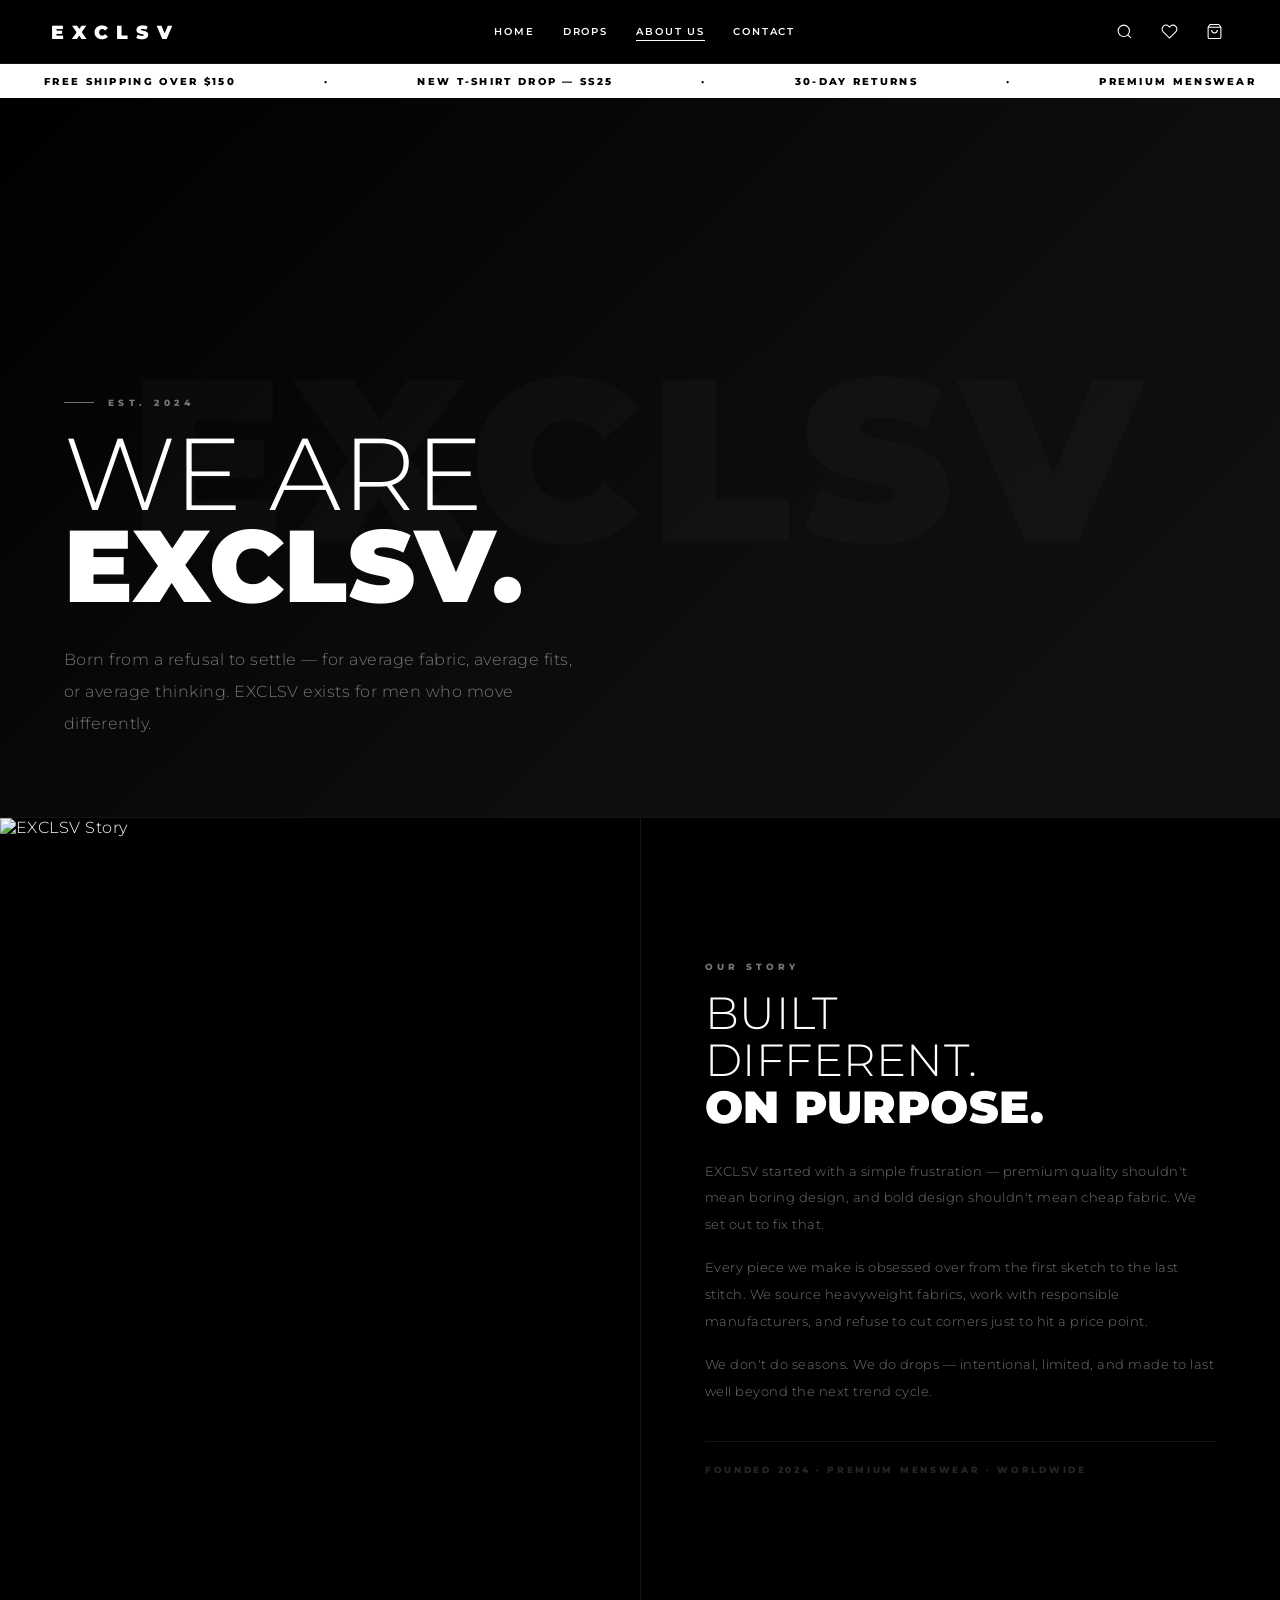
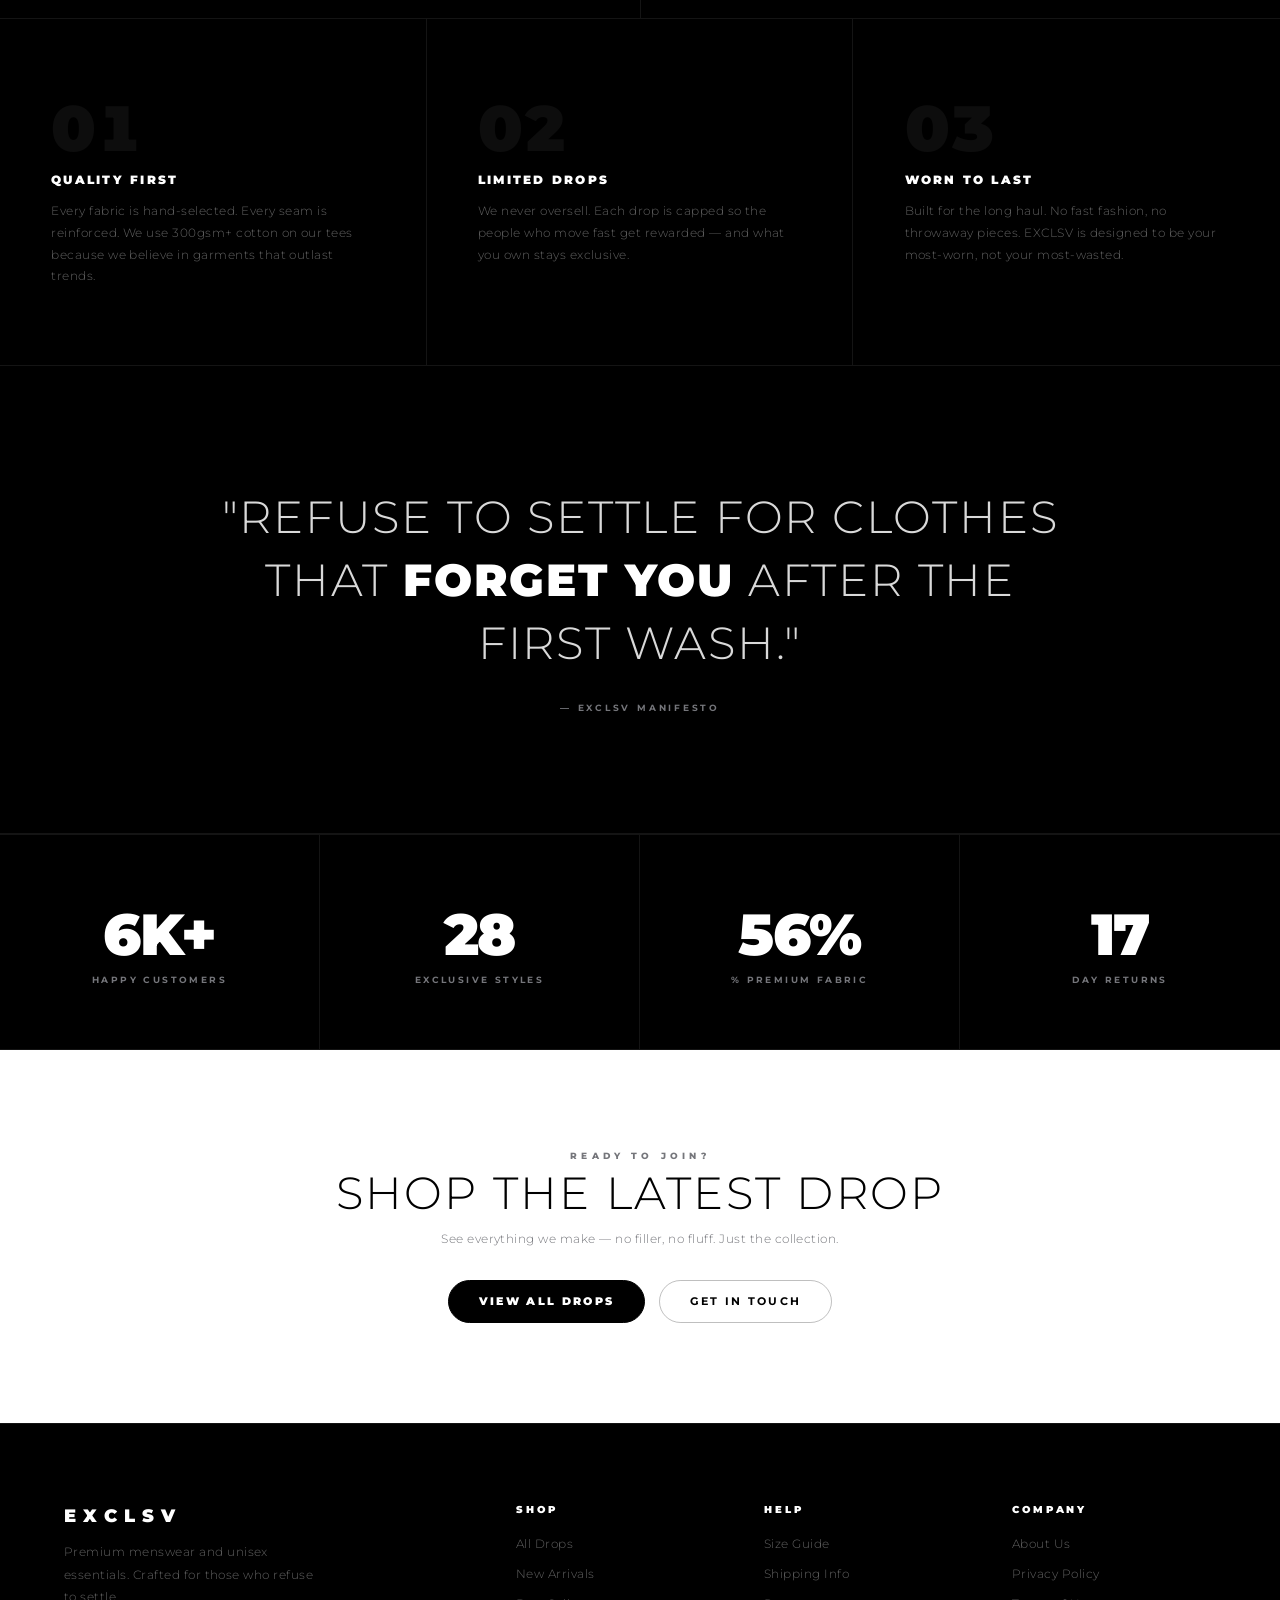
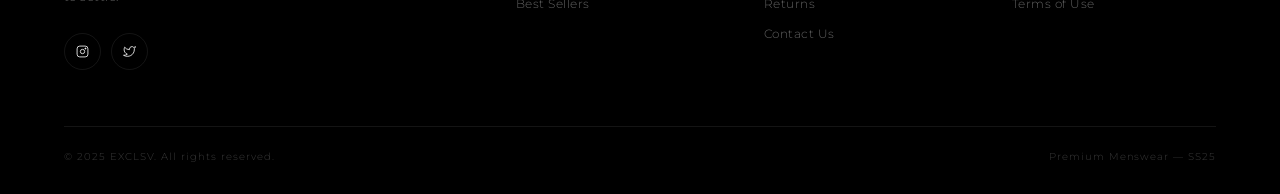
==== about.html @ 6294bc93 "Add About & Contact pages, update nav links - Added about.html and contact.html as dedicated pages -" ====
<!DOCTYPE html>
<html lang="en">
<head>
<meta charset="UTF-8"/><meta name="viewport" content="width=device-width,initial-scale=1.0"/>
<title>About Us — EXCLSV</title>
<link href="https://fonts.googleapis.com/css2?family=Montserrat:wght@300;400;500;600;700;800;900&display=swap" rel="stylesheet"/>
<link rel="stylesheet" href="css/main.css"/>
<style>
/* ══════════════════════════════════
   ABOUT PAGE
══════════════════════════════════ */

/* ── Hero ── */
.ab-hero {
  position: relative;
  min-height: 80vh;
  display: flex;
  align-items: flex-end;
  padding: clamp(80px,10vw,130px) clamp(20px,5vw,80px) clamp(50px,6vw,80px);
  overflow: hidden;
  border-bottom: 1px solid var(--border);
}
.ab-hero-bg {
  position: absolute;
  inset: 0;
  background: linear-gradient(135deg, #000 0%, #0d0d0d 60%, #111 100%);
  z-index: 0;
}
.ab-watermark {
  position: absolute;
  top: 50%;
  left: 50%;
  transform: translate(-50%, -50%);
  font-size: clamp(5rem, 18vw, 18rem);
  font-weight: 900;
  letter-spacing: .04em;
  text-transform: uppercase;
  color: rgba(255,255,255,.025);
  pointer-events: none;
  white-space: nowrap;
  user-select: none;
  z-index: 1;
}
.ab-hero-content {
  position: relative;
  z-index: 2;
  max-width: 760px;
}
.ab-eyebrow {
  font-size: .56rem;
  font-weight: 800;
  letter-spacing: .5em;
  text-transform: uppercase;
  color: var(--gray);
  margin-bottom: 20px;
  display: flex;
  align-items: center;
  gap: 14px;
}
.ab-eyebrow::before {
  content: '';
  width: 30px;
  height: 1px;
  background: var(--gray);
  display: inline-block;
  flex-shrink: 0;
}
.ab-hero-title {
  font-size: clamp(3.5rem, 8vw, 8rem);
  font-weight: 300;
  text-transform: uppercase;
  line-height: .9;
  margin-bottom: 32px;
}
.ab-hero-title strong { font-weight: 900; }
.ab-hero-sub {
  font-size: clamp(.85rem, 1.5vw, 1rem);
  line-height: 2;
  color: rgba(255,255,255,.45);
  max-width: 520px;
}

/* ── Story Section ── */
.ab-story {
  display: grid;
  grid-template-columns: 1fr 1fr;
  border-bottom: 1px solid var(--border);
}
.ab-story-img {
  aspect-ratio: 4/5;
  overflow: hidden;
  position: relative;
}
.ab-story-img img {
  width: 100%;
  height: 100%;
  object-fit: cover;
  transition: transform 1.2s cubic-bezier(.25,.46,.45,.94);
}
.ab-story-img:hover img { transform: scale(1.04); }
.ab-story-body {
  padding: clamp(50px,7vw,90px) clamp(30px,5vw,80px);
  display: flex;
  flex-direction: column;
  justify-content: center;
  border-left: 1px solid var(--border);
}
.ab-story-label {
  font-size: .56rem;
  font-weight: 800;
  letter-spacing: .45em;
  text-transform: uppercase;
  color: var(--gray);
  margin-bottom: 18px;
}
.ab-story-title {
  font-size: clamp(2rem, 3.5vw, 3.5rem);
  font-weight: 300;
  text-transform: uppercase;
  line-height: 1.05;
  margin-bottom: 28px;
}
.ab-story-title strong { font-weight: 900; }
.ab-story-text {
  font-size: .8rem;
  line-height: 2.1;
  color: rgba(255,255,255,.45);
}
.ab-story-text p + p { margin-top: 16px; }
.ab-story-year {
  margin-top: 36px;
  font-size: .56rem;
  font-weight: 800;
  letter-spacing: .3em;
  text-transform: uppercase;
  color: rgba(255,255,255,.15);
  border-top: 1px solid var(--border);
  padding-top: 22px;
}

/* ── Pillars / Values ── */
.ab-pillars {
  display: grid;
  grid-template-columns: repeat(3, 1fr);
  border-bottom: 1px solid var(--border);
}
.ab-pillar {
  padding: clamp(44px,6vw,80px) clamp(24px,4vw,56px);
  border-right: 1px solid var(--border);
  position: relative;
  overflow: hidden;
  transition: background var(--trans);
}
.ab-pillar:last-child { border-right: none; }
.ab-pillar:hover { background: rgba(255,255,255,.02); }
.ab-pillar-num {
  font-size: 4rem;
  font-weight: 900;
  color: rgba(255,255,255,.05);
  line-height: 1;
  margin-bottom: 12px;
  font-variant-numeric: tabular-nums;
}
.ab-pillar-title {
  font-size: .78rem;
  font-weight: 900;
  letter-spacing: .18em;
  text-transform: uppercase;
  margin-bottom: 14px;
}
.ab-pillar-text {
  font-size: .72rem;
  line-height: 1.9;
  color: rgba(255,255,255,.38);
}

/* ── Mission ── */
.ab-mission {
  padding: clamp(70px,10vw,120px) clamp(20px,5vw,80px);
  text-align: center;
  border-bottom: 1px solid var(--border);
  position: relative;
  overflow: hidden;
}
.ab-mission-quote {
  font-size: clamp(1.6rem, 3.5vw, 3.2rem);
  font-weight: 300;
  line-height: 1.4;
  letter-spacing: .04em;
  text-transform: uppercase;
  max-width: 860px;
  margin: 0 auto 28px;
  color: rgba(255,255,255,.85);
}
.ab-mission-quote em {
  font-style: normal;
  font-weight: 900;
  color: var(--white);
}
.ab-mission-attr {
  font-size: .58rem;
  font-weight: 700;
  letter-spacing: .3em;
  text-transform: uppercase;
  color: var(--gray);
}

/* ── Responsive ── */
@media(max-width:900px) {
  .ab-story { grid-template-columns: 1fr; }
  .ab-story-img { aspect-ratio: 16/9; }
  .ab-story-body { border-left: none; border-top: 1px solid var(--border); }
  .ab-pillars { grid-template-columns: 1fr; }
  .ab-pillar { border-right: none; border-bottom: 1px solid var(--border); }
  .ab-pillar:last-child { border-bottom: none; }
}
@media(max-width:768px) {
  .ab-hero { min-height: 60vh; }
}
</style>
</head>
<body>

<div id="loader"><div class="ld-logo">EXCLSV</div><div class="ld-bar"></div></div>
<div id="toasts"></div>
<button id="btt" onclick="window.scrollTo({top:0,behavior:'smooth'})"><svg width="16" height="16" viewBox="0 0 24 24" fill="none" stroke="currentColor" stroke-width="2.5"><path d="M18 15l-6-6-6 6"/></svg></button>
<div id="backdrop" onclick="closeBD();closeMNav();closeCart();closeSearch()"></div>

<!-- ═══ MOBILE NAV ═══ -->
<nav id="mnav">
  <button class="mnav-x" onclick="closeMNav()">✕</button>
  <ul class="mnav-links">
    <li><a href="index.html">Home</a></li>
    <li><a href="shop.html">Drops</a></li>
    <li><a href="about.html" class="active">About Us</a></li>
    <li><a href="contact.html">Contact</a></li>
  </ul>
  <div class="mnav-foot">
    <a href="#" class="soc"><svg width="13" height="13" viewBox="0 0 24 24" fill="none" stroke="currentColor" stroke-width="1.5"><rect x="2" y="2" width="20" height="20" rx="5"/><circle cx="12" cy="12" r="4"/><circle cx="17.5" cy="6.5" r="1" fill="currentColor"/></svg></a>
    <a href="#" class="soc"><svg width="13" height="13" viewBox="0 0 24 24" fill="none" stroke="currentColor" stroke-width="1.5"><path d="M23 3a10.9 10.9 0 0 1-3.14 1.53 4.48 4.48 0 0 0-7.86 3v1A10.66 10.66 0 0 1 3 4s-4 9 5 13a11.64 11.64 0 0 1-7 2c9 5 20 0 20-11.5a4.5 4.5 0 0 0-.08-.83A7.72 7.72 0 0 0 23 3z"/></svg></a>
  </div>
</nav>

<!-- ═══ SEARCH ═══ -->
<div id="search-overlay">
  <button class="srch-x" onclick="closeSearch()">✕</button>
  <div class="srch-row">
    <svg width="20" height="20" viewBox="0 0 24 24" fill="none" stroke="rgba(255,255,255,.4)" stroke-width="1.5"><circle cx="11" cy="11" r="8"/><path d="m21 21-4.35-4.35"/></svg>
    <input id="search-input" type="text" placeholder="Search products…" autocomplete="off"/>
  </div>
  <div id="search-results"></div>
</div>

<!-- ═══ CART ═══ -->
<aside id="cart-drawer">
  <div class="cart-hd">
    <div><div class="cart-hd-t">Your Bag</div><div class="cart-hd-sub" id="cart-count-lbl">0 items</div></div>
    <button class="cart-x" onclick="closeCart()">✕</button>
  </div>
  <div id="cart-items"></div>
  <div id="cart-ft" style="display:none">
    <div class="cart-sub-row"><span class="cart-sub-l">Subtotal</span><span class="cart-sub-v" id="cart-total">$0</span></div>
    <div class="cart-ship">Free shipping on orders over $150</div>
    <button class="btn-co" onclick="openCheckout()">Checkout</button>
    <button class="btn-cont" onclick="closeCart()">Continue Shopping</button>
  </div>
</aside>

<!-- ═══ CHECKOUT ═══ -->
<div id="chkout-modal">
  <div class="chk-box">
    <button class="chk-x" onclick="closeCheckout()">✕</button>
    <div class="chk-form">
      <span class="chk-logo">EXCLSV</span>
      <div class="chk-steps"><div class="cs act" id="cstep1"><span class="cs-n">1</span>Shipping</div><span class="cs-sep">›</span><div class="cs" id="cstep2"><span class="cs-n">2</span>Payment</div></div>
      <div class="chk-step act" id="step1">
        <div class="chk-stitle">Contact & Delivery</div>
        <div class="frow">
          <div class="fg"><label class="fl">First Name</label><input class="fi" id="f-fname" type="text" placeholder="John"/><div class="ferr" id="e-fname">Required</div></div>
          <div class="fg"><label class="fl">Last Name</label><input class="fi" id="f-lname" type="text" placeholder="Doe"/><div class="ferr" id="e-lname">Required</div></div>
          <div class="fg full"><label class="fl">Email</label><input class="fi" id="f-email" type="email" placeholder="john@example.com"/><div class="ferr" id="e-email">Valid email required</div></div>
          <div class="fg full"><label class="fl">Phone (optional)</label><input class="fi" id="f-phone" type="tel" placeholder="+1 234 567 8900"/></div>
          <div class="fg full"><label class="fl">Address</label><input class="fi" id="f-addr" type="text" placeholder="123 Main St"/><div class="ferr" id="e-addr">Required</div></div>
          <div class="fg"><label class="fl">City</label><input class="fi" id="f-city" type="text" placeholder="New York"/><div class="ferr" id="e-city">Required</div></div>
          <div class="fg"><label class="fl">ZIP</label><input class="fi" id="f-zip" type="text" placeholder="10001"/><div class="ferr" id="e-zip">Required</div></div>
          <div class="fg full"><label class="fl">Country</label><select class="fi" id="f-country"><option value="">Select…</option><option>United States</option><option>United Kingdom</option><option>Canada</option><option>Australia</option><option>UAE</option><option>India</option><option>Other</option></select><div class="ferr" id="e-country">Required</div></div>
        </div>
        <div class="chk-nav"><button class="btn-next" onclick="goStep(2)">Continue →</button></div>
      </div>
      <div class="chk-step" id="step2">
        <div class="chk-stitle">Payment</div>
        <div class="fg full"><label class="fl">Name on Card</label><input class="fi" id="f-cname" type="text" placeholder="John Doe"/><div class="ferr" id="e-cname">Required</div></div>
        <div class="fg full"><label class="fl">Card Number</label><input class="fi" id="f-cnum" type="text" placeholder="1234 5678 9012 3456" maxlength="19"/><div class="ferr" id="e-cnum">Valid card number required</div></div>
        <div class="pay-row"><div class="fg"><label class="fl">Expiry</label><input class="fi" id="f-exp" type="text" placeholder="MM/YY" maxlength="5"/><div class="ferr" id="e-exp">Invalid</div></div><div class="fg"><label class="fl">CVV</label><input class="fi" id="f-cvv" type="text" placeholder="123" maxlength="4"/><div class="ferr" id="e-cvv">Invalid</div></div></div>
        <p style="font-size:.6rem;color:rgba(255,255,255,.3);letter-spacing:.08em;margin-bottom:4px">🔒 Demo only — no real payment processed</p>
        <div class="chk-nav"><button class="btn-bk" onclick="goStep(1,false)">← Back</button><button class="btn-next" onclick="placeOrder()">Place Order</button></div>
      </div>
    </div>
    <div class="chk-sum">
      <div class="sum-title">Order Summary</div>
      <div class="sum-items" id="sum-items"></div>
      <hr class="sum-hr"/>
      <div class="sum-row"><span class="sum-rl">Subtotal</span><span class="sum-rv" id="sum-sub">$0</span></div>
      <div class="sum-row"><span class="sum-rl">Shipping</span><span class="sum-rv" id="sum-ship">—</span></div>
      <div class="sum-row"><span class="sum-rl">Tax (8%)</span><span class="sum-rv" id="sum-tax">—</span></div>
      <hr class="sum-hr"/>
      <div class="sum-row"><span class="sum-total-l">Total</span><span class="sum-total-v" id="sum-total">$0</span></div>
    </div>
  </div>
</div>
<div id="conf-modal"><div class="conf-box">
  <div class="conf-icon">✓</div>
  <h2 class="conf-title">Order Placed!</h2>
  <p class="conf-sub">Your order is confirmed and will be dispatched within 1–2 business days.</p>
  <div class="conf-id" id="conf-id">ORDER #EX000000</div>
  <button class="conf-btn" onclick="closeConfirm()">Continue Shopping</button>
</div></div>

<!-- ═══ HEADER ═══ -->
<header id="hdr">
  <a href="index.html" class="nav-logo">EXCLSV</a>
  <ul class="nav-ul">
    <li><a href="index.html">Home</a></li>
    <li><a href="shop.html">Drops</a></li>
    <li><a href="about.html" class="active">About Us</a></li>
    <li><a href="contact.html">Contact</a></li>
  </ul>
  <div class="nav-acts">
    <button class="nav-btn" onclick="openSearch()"><svg width="17" height="17" viewBox="0 0 24 24" fill="none" stroke="currentColor" stroke-width="1.5"><circle cx="11" cy="11" r="8"/><path d="m21 21-4.35-4.35"/></svg></button>
    <button class="nav-btn" id="wl-btn"><svg width="17" height="17" viewBox="0 0 24 24" fill="none" stroke="currentColor" stroke-width="1.5"><path d="M20.84 4.61a5.5 5.5 0 0 0-7.78 0L12 5.67l-1.06-1.06a5.5 5.5 0 0 0-7.78 7.78l1.06 1.06L12 21.23l7.78-7.78 1.06-1.06a5.5 5.5 0 0 0 0-7.78z"/></svg><span class="nbadge" id="wl-badge" style="display:none">0</span></button>
    <button class="nav-btn" onclick="openCart()"><svg width="17" height="17" viewBox="0 0 24 24" fill="none" stroke="currentColor" stroke-width="1.5"><path d="M6 2 3 6v14a2 2 0 0 0 2 2h14a2 2 0 0 0 2-2V6l-3-4z"/><line x1="3" y1="6" x2="21" y2="6"/><path d="M16 10a4 4 0 0 1-8 0"/></svg><span class="nbadge" id="cart-badge">0</span></button>
    <button class="hamburger" onclick="openMNav()"><span></span><span></span><span></span></button>
  </div>
</header>

<div class="ann"><div class="ann-track">
  <span class="ann-item">Free Shipping Over $150</span><span class="ann-item">·</span>
  <span class="ann-item">New T-Shirt Drop — SS25</span><span class="ann-item">·</span>
  <span class="ann-item">30-Day Returns</span><span class="ann-item">·</span>
  <span class="ann-item">Premium Menswear</span><span class="ann-item">·</span>
  <span class="ann-item">Free Shipping Over $150</span><span class="ann-item">·</span>
  <span class="ann-item">New T-Shirt Drop — SS25</span><span class="ann-item">·</span>
  <span class="ann-item">30-Day Returns</span><span class="ann-item">·</span>
  <span class="ann-item">Premium Menswear</span><span class="ann-item">·</span>
</div></div>

<main class="page-top">

<!-- ═══ HERO ═══ -->
<section class="ab-hero">
  <div class="ab-hero-bg"></div>
  <div class="ab-watermark">EXCLSV</div>
  <div class="ab-hero-content">
    <div class="ab-eyebrow">Est. 2024</div>
    <h1 class="ab-hero-title">We Are<br><strong>EXCLSV.</strong></h1>
    <p class="ab-hero-sub">Born from a refusal to settle — for average fabric, average fits, or average thinking. EXCLSV exists for men who move differently.</p>
  </div>
</section>

<!-- ═══ STORY ═══ -->
<section class="ab-story">
  <div class="ab-story-img">
    <img src="https://images.unsplash.com/photo-1490114538077-0a7f8cb49891?w=800&q=80" alt="EXCLSV Story"/>
  </div>
  <div class="ab-story-body rv">
    <div class="ab-story-label">Our Story</div>
    <h2 class="ab-story-title">Built<br>Different.<br><strong>On Purpose.</strong></h2>
    <div class="ab-story-text">
      <p>EXCLSV started with a simple frustration — premium quality shouldn't mean boring design, and bold design shouldn't mean cheap fabric. We set out to fix that.</p>
      <p>Every piece we make is obsessed over from the first sketch to the last stitch. We source heavyweight fabrics, work with responsible manufacturers, and refuse to cut corners just to hit a price point.</p>
      <p>We don't do seasons. We do drops — intentional, limited, and made to last well beyond the next trend cycle.</p>
    </div>
    <div class="ab-story-year">Founded 2024 · Premium Menswear · Worldwide</div>
  </div>
</section>

<!-- ═══ PILLARS ═══ -->
<section class="ab-pillars">
  <div class="ab-pillar rv">
    <div class="ab-pillar-num">01</div>
    <div class="ab-pillar-title">Quality First</div>
    <p class="ab-pillar-text">Every fabric is hand-selected. Every seam is reinforced. We use 300gsm+ cotton on our tees because we believe in garments that outlast trends.</p>
  </div>
  <div class="ab-pillar rv" style="transition-delay:.1s">
    <div class="ab-pillar-num">02</div>
    <div class="ab-pillar-title">Limited Drops</div>
    <p class="ab-pillar-text">We never oversell. Each drop is capped so the people who move fast get rewarded — and what you own stays exclusive.</p>
  </div>
  <div class="ab-pillar rv" style="transition-delay:.2s">
    <div class="ab-pillar-num">03</div>
    <div class="ab-pillar-title">Worn to Last</div>
    <p class="ab-pillar-text">Built for the long haul. No fast fashion, no throwaway pieces. EXCLSV is designed to be your most-worn, not your most-wasted.</p>
  </div>
</section>

<!-- ═══ MISSION QUOTE ═══ -->
<section class="ab-mission rv">
  <p class="ab-mission-quote">"Refuse to settle for clothes that <em>forget you</em> after the first wash."</p>
  <p class="ab-mission-attr">— EXCLSV Manifesto</p>
</section>

<!-- ═══ STATS ═══ -->
<div class="stats">
  <div class="stat rv"><div class="snum" data-target="10000">0</div><div class="slbl">Happy Customers</div></div>
  <div class="stat rv" style="transition-delay:.1s"><div class="snum" data-target="50">0</div><div class="slbl">Exclusive Styles</div></div>
  <div class="stat rv" style="transition-delay:.2s"><div class="snum" data-target="100">0</div><div class="slbl">% Premium Fabric</div></div>
  <div class="stat rv" style="transition-delay:.3s"><div class="snum" data-target="30">0</div><div class="slbl">Day Returns</div></div>
</div>

<!-- ═══ CTA ═══ -->
<div class="nl"><div class="rv">
  <p class="sec-eye">Ready to Join?</p>
  <h2 class="sec-title">Shop the Latest Drop</h2>
  <p class="nl-sub">See everything we make — no filler, no fluff. Just the collection.</p>
  <div style="display:flex;justify-content:center;gap:14px;margin-top:30px;flex-wrap:wrap">
    <a href="shop.html" class="btn-p" style="background:var(--black);color:var(--white);border-color:var(--black)">View All Drops</a>
    <a href="contact.html" class="btn-o" style="border-color:rgba(0,0,0,.25);color:var(--black)">Get In Touch</a>
  </div>
</div></div>

</main>

<footer>
  <div class="ft-grid">
    <div>
      <div class="ft-brand">EXCLSV</div>
      <p class="ft-desc">Premium menswear and unisex essentials. Crafted for those who refuse to settle.</p>
      <div class="ft-socials">
        <a href="#" class="soc"><svg width="13" height="13" viewBox="0 0 24 24" fill="none" stroke="currentColor" stroke-width="1.5"><rect x="2" y="2" width="20" height="20" rx="5"/><circle cx="12" cy="12" r="4"/><circle cx="17.5" cy="6.5" r="1" fill="currentColor"/></svg></a>
        <a href="#" class="soc"><svg width="13" height="13" viewBox="0 0 24 24" fill="none" stroke="currentColor" stroke-width="1.5"><path d="M23 3a10.9 10.9 0 0 1-3.14 1.53 4.48 4.48 0 0 0-7.86 3v1A10.66 10.66 0 0 1 3 4s-4 9 5 13a11.64 11.64 0 0 1-7 2c9 5 20 0 20-11.5a4.5 4.5 0 0 0-.08-.83A7.72 7.72 0 0 0 23 3z"/></svg></a>
      </div>
    </div>
    <div><p class="ft-ct">Shop</p><ul class="ft-ul"><li><a href="shop.html">All Drops</a></li><li><a href="shop.html">New Arrivals</a></li><li><a href="shop.html">Best Sellers</a></li></ul></div>
    <div><p class="ft-ct">Help</p><ul class="ft-ul"><li><a href="#">Size Guide</a></li><li><a href="#">Shipping Info</a></li><li><a href="#">Returns</a></li><li><a href="contact.html">Contact Us</a></li></ul></div>
    <div><p class="ft-ct">Company</p><ul class="ft-ul"><li><a href="about.html">About Us</a></li><li><a href="#">Privacy Policy</a></li><li><a href="#">Terms of Use</a></li></ul></div>
  </div>
  <div class="ft-btm"><span>© 2025 EXCLSV. All rights reserved.</span><span>Premium Menswear — SS25</span></div>
</footer>

<script src="js/data.js"></script>
<script src="js/cart.js"></script>
<script>
document.addEventListener('DOMContentLoaded', () => {
  initShared();
  setTimeout(() => document.getElementById('loader').classList.add('out'), 1400);
});
</script>
</body>
</html>
---- css/main.css ----
/* ═══════════════════════════════
   EXCLSV — Shared Styles
═══════════════════════════════ */
*,*::before,*::after{box-sizing:border-box;margin:0;padding:0}
:root{
  --black:#000;--white:#fff;--gray:#75767B;--dark:#080808;
  --border:rgba(255,255,255,.08);--red:#ff3b30;
  --trans:.35s cubic-bezier(.25,.46,.45,.94);
  --hh:64px;--ah:34px;
}
html{scroll-behavior:smooth}
body{font-family:'Montserrat',sans-serif;background:var(--black);color:var(--white);font-weight:300;letter-spacing:.03em;overflow-x:hidden}
a{color:inherit;text-decoration:none}
img{display:block;width:100%;object-fit:cover}
button{cursor:pointer;font-family:inherit;border:none;outline:none;background:none;color:inherit}
input,select,textarea{font-family:inherit}
::-webkit-scrollbar{width:3px}
::-webkit-scrollbar-track{background:var(--black)}
::-webkit-scrollbar-thumb{background:var(--gray);border-radius:2px}

/* ── Loader ── */
#loader{position:fixed;inset:0;background:var(--black);display:flex;flex-direction:column;align-items:center;justify-content:center;z-index:9999;transition:opacity .9s ease,visibility .9s ease}
#loader.out{opacity:0;visibility:hidden;pointer-events:none}
.ld-logo{font-size:clamp(2.5rem,7vw,5rem);font-weight:800;letter-spacing:.55em;animation:ldPulse 1.5s ease-in-out infinite}
.ld-bar{width:100px;height:1px;background:rgba(255,255,255,.1);margin-top:40px;overflow:hidden;position:relative}
.ld-bar::after{content:'';position:absolute;inset:0;background:var(--white);animation:ldFill 1.8s ease forwards}
@keyframes ldPulse{0%,100%{opacity:1}50%{opacity:.15}}
@keyframes ldFill{from{transform:translateX(-100%)}to{transform:translateX(0)}}

/* ── Toasts ── */
#toasts{position:fixed;bottom:28px;right:28px;z-index:8000;display:flex;flex-direction:column;gap:8px;pointer-events:none}
.toast{background:var(--white);color:var(--black);padding:13px 18px;border-radius:8px;font-size:.7rem;font-weight:700;letter-spacing:.1em;display:flex;align-items:center;gap:9px;transform:translateX(130%);transition:transform .4s cubic-bezier(.25,.46,.45,.94);max-width:290px;box-shadow:0 8px 40px rgba(0,0,0,.5);pointer-events:all}
.toast.show{transform:translateX(0)}
.toast.err{background:var(--red);color:var(--white)}
.t-icon{font-size:1rem;flex-shrink:0}

/* ── Backdrop ── */
#backdrop{position:fixed;inset:0;background:rgba(0,0,0,.8);z-index:300;opacity:0;visibility:hidden;transition:opacity var(--trans),visibility var(--trans);backdrop-filter:blur(6px)}
#backdrop.on{opacity:1;visibility:visible}

/* ── Back to Top ── */
#btt{position:fixed;bottom:28px;left:28px;width:42px;height:42px;border-radius:50%;background:var(--white);color:var(--black);display:flex;align-items:center;justify-content:center;z-index:100;opacity:0;transform:translateY(12px);transition:opacity .3s,transform .3s,background .2s}
#btt.show{opacity:1;transform:translateY(0)}
#btt:hover{background:#ddd}

/* ── Mobile Nav ── */
#mnav{position:fixed;top:0;right:0;bottom:0;width:min(320px,88vw);background:#060606;border-left:1px solid var(--border);z-index:500;transform:translateX(100%);transition:transform .45s cubic-bezier(.25,.46,.45,.94);display:flex;flex-direction:column;padding:80px 36px 40px;overflow-y:auto}
#mnav.on{transform:translateX(0)}
.mnav-x{position:absolute;top:20px;right:20px;font-size:1.4rem;padding:8px;transition:opacity var(--trans)}
.mnav-x:hover{opacity:.4}
.mnav-links{list-style:none;display:flex;flex-direction:column}
.mnav-links a{display:block;padding:14px 0;font-size:1.3rem;font-weight:300;letter-spacing:.14em;text-transform:uppercase;border-bottom:1px solid var(--border);transition:color var(--trans),padding-left var(--trans)}
.mnav-links a:hover{color:var(--gray);padding-left:8px}
.mnav-foot{margin-top:auto;padding-top:32px;display:flex;gap:12px}

/* ── Search Overlay ── */
#search-overlay{position:fixed;inset:0;z-index:600;background:rgba(0,0,0,.97);backdrop-filter:blur(20px);display:flex;flex-direction:column;align-items:center;padding-top:110px;opacity:0;visibility:hidden;transition:opacity var(--trans),visibility var(--trans)}
#search-overlay.on{opacity:1;visibility:visible}
.srch-x{position:absolute;top:22px;right:30px;font-size:1.6rem;padding:8px;transition:opacity var(--trans)}
.srch-x:hover{opacity:.4}
.srch-row{width:min(680px,90vw);border-bottom:1px solid rgba(255,255,255,.18);display:flex;align-items:center;gap:14px;padding-bottom:14px}
#search-input{flex:1;background:none;border:none;outline:none;color:var(--white);font-size:clamp(1.4rem,3vw,2rem);font-weight:300;letter-spacing:.06em}
#search-input::placeholder{color:rgba(255,255,255,.2)}
#search-results{width:min(680px,90vw);margin-top:32px;display:grid;grid-template-columns:repeat(auto-fill,minmax(140px,1fr));gap:14px;max-height:56vh;overflow-y:auto}
.src-card{cursor:pointer;transition:transform var(--trans);display:block}
.src-card:hover{transform:translateY(-4px)}
.src-img{aspect-ratio:1;overflow:hidden;border-radius:3px}
.src-img img{height:100%}
.src-name{margin-top:7px;font-size:.68rem;font-weight:700;text-transform:uppercase;letter-spacing:.07em}
.src-price{font-size:.63rem;color:var(--gray);margin-top:2px}
.src-price s{opacity:.5}
.src-empty{grid-column:1/-1;text-align:center;color:rgba(255,255,255,.25);font-size:.75rem;letter-spacing:.2em;text-transform:uppercase;padding:48px 0}

/* ── Header ── */
header#hdr{position:fixed;top:0;left:0;right:0;z-index:200;height:var(--hh);background:var(--black);border-bottom:1px solid var(--border);display:flex;align-items:center;justify-content:space-between;padding:0 clamp(18px,4vw,60px);transition:background .3s,backdrop-filter .3s}
header#hdr.scrolled{background:rgba(0,0,0,.94);backdrop-filter:blur(20px)}
.nav-logo{font-size:1.2rem;font-weight:900;letter-spacing:.42em;text-transform:uppercase}
.nav-ul{list-style:none;display:flex;gap:28px;font-size:.65rem;font-weight:600;letter-spacing:.18em;text-transform:uppercase}
.nav-ul a{position:relative;padding-bottom:3px;transition:color var(--trans)}
.nav-ul a::after{content:'';position:absolute;bottom:0;left:0;width:0;height:1px;background:var(--white);transition:width var(--trans)}
.nav-ul a:hover::after,.nav-ul a.active::after{width:100%}
.nav-acts{display:flex;align-items:center;gap:16px}
.nav-btn{position:relative;padding:6px;display:flex;align-items:center;transition:opacity var(--trans)}
.nav-btn:hover{opacity:.5}
.nbadge{position:absolute;top:-3px;right:-5px;width:17px;height:17px;background:var(--white);color:var(--black);border-radius:50%;font-size:.48rem;font-weight:900;display:flex;align-items:center;justify-content:center;transition:transform .3s cubic-bezier(.34,1.56,.64,1)}
.nbadge.bump{transform:scale(1.5)}
.hamburger{display:none;flex-direction:column;gap:5px;padding:6px}
.hamburger span{display:block;width:22px;height:1.5px;background:var(--white);transition:var(--trans)}

/* ── Announcement ── */
.ann{position:fixed;top:var(--hh);left:0;right:0;z-index:199;height:var(--ah);background:var(--white);color:var(--black);overflow:hidden;display:flex;align-items:center}
.ann-track{display:flex;animation:tick 28s linear infinite;white-space:nowrap}
.ann-track:hover{animation-play-state:paused}
.ann-item{padding:0 44px;font-size:.6rem;font-weight:800;letter-spacing:.24em;text-transform:uppercase;flex-shrink:0}
@keyframes tick{from{transform:translateX(0)}to{transform:translateX(-50%)}}

/* ── Page offset ── */
.page-top{padding-top:calc(var(--hh) + var(--ah))}

/* ── Cart Drawer ── */
#cart-drawer{position:fixed;top:0;right:0;bottom:0;width:min(430px,95vw);background:var(--dark);border-left:1px solid var(--border);z-index:400;transform:translateX(100%);transition:transform .42s cubic-bezier(.25,.46,.45,.94);display:flex;flex-direction:column}
#cart-drawer.on{transform:translateX(0)}
.cart-hd{padding:22px 26px;border-bottom:1px solid var(--border);display:flex;align-items:center;justify-content:space-between;flex-shrink:0}
.cart-hd-t{font-size:.7rem;font-weight:800;letter-spacing:.25em;text-transform:uppercase}
.cart-hd-sub{font-size:.6rem;color:var(--gray);letter-spacing:.1em;margin-top:3px}
.cart-x{font-size:1.2rem;padding:6px;transition:opacity var(--trans)}
.cart-x:hover{opacity:.4}
#cart-items{flex:1;overflow-y:auto;padding:18px 26px;display:flex;flex-direction:column;gap:18px}
.cart-empty{flex:1;display:flex;flex-direction:column;align-items:center;justify-content:center;gap:14px;color:rgba(255,255,255,.25);text-align:center}
.ce-icon{font-size:2.8rem;opacity:.25}
.ce-txt{font-size:.65rem;letter-spacing:.22em;text-transform:uppercase}
.ce-link{font-size:.65rem;font-weight:700;letter-spacing:.18em;text-transform:uppercase;color:rgba(255,255,255,.5);border-bottom:1px solid rgba(255,255,255,.2);padding-bottom:2px;transition:color var(--trans),border-color var(--trans)}
.ce-link:hover{color:var(--white);border-color:var(--white)}
.citem{display:flex;gap:14px;animation:fuUp .4s ease}
.ci-img{width:84px;height:84px;flex-shrink:0;overflow:hidden;border-radius:3px;display:block}
.ci-img img{height:100%}
.ci-info{flex:1;min-width:0}
.ci-name{font-size:.7rem;font-weight:700;letter-spacing:.07em;text-transform:uppercase;margin-bottom:3px;display:block;transition:color var(--trans)}
.ci-name:hover{color:var(--gray)}
.ci-meta{font-size:.6rem;color:var(--gray);letter-spacing:.1em;margin-bottom:10px}
.ci-row{display:flex;align-items:center;justify-content:space-between}
.qty-wrap{display:flex;align-items:center;gap:10px}
.qty-b{width:27px;height:27px;border:1px solid var(--border);border-radius:50%;display:flex;align-items:center;justify-content:center;font-size:.9rem;transition:border-color var(--trans),background var(--trans),color var(--trans)}
.qty-b:hover{border-color:var(--white);background:var(--white);color:var(--black)}
.qty-n{font-size:.8rem;font-weight:700;min-width:18px;text-align:center}
.ci-price{font-size:.8rem;font-weight:800}
.ci-rm{font-size:.57rem;letter-spacing:.14em;text-transform:uppercase;color:var(--gray);text-decoration:underline;transition:color var(--trans);margin-top:6px;display:inline-block;background:none;border:none;cursor:pointer;padding:0}
.ci-rm:hover{color:var(--red)}
#cart-ft{padding:22px 26px;border-top:1px solid var(--border);flex-shrink:0}
.cart-sub-row{display:flex;justify-content:space-between;align-items:center;margin-bottom:5px}
.cart-sub-l{font-size:.6rem;letter-spacing:.2em;text-transform:uppercase;color:var(--gray)}
.cart-sub-v{font-size:1.05rem;font-weight:900}
.cart-ship{font-size:.58rem;color:var(--gray);letter-spacing:.1em;margin-bottom:16px}
.btn-co{width:100%;padding:17px;background:var(--white);color:var(--black);font-size:.68rem;font-weight:900;letter-spacing:.22em;text-transform:uppercase;border-radius:40px;transition:background var(--trans),transform var(--trans)}
.btn-co:hover{background:#ddd;transform:translateY(-1px)}
.btn-cont{width:100%;padding:12px;background:transparent;color:var(--white);font-size:.63rem;font-weight:600;letter-spacing:.2em;text-transform:uppercase;border:1px solid var(--border);border-radius:40px;margin-top:8px;transition:border-color var(--trans)}
.btn-cont:hover{border-color:rgba(255,255,255,.4)}

/* ── Checkout Modal ── */
#chkout-modal{position:fixed;inset:0;z-index:700;display:flex;align-items:center;justify-content:center;padding:16px;opacity:0;visibility:hidden;transition:opacity var(--trans),visibility var(--trans)}
#chkout-modal.on{opacity:1;visibility:visible}
.chk-box{background:#0a0a0a;border:1px solid var(--border);border-radius:4px;width:min(980px,100%);max-height:93vh;overflow-y:auto;display:grid;grid-template-columns:1fr 380px;transform:translateY(36px);transition:transform var(--trans);position:relative}
#chkout-modal.on .chk-box{transform:translateY(0)}
.chk-form{padding:clamp(32px,4vw,48px) clamp(22px,4vw,44px);border-right:1px solid var(--border)}
.chk-sum{padding:clamp(28px,4vw,44px) clamp(18px,3vw,32px);background:#050505}
.chk-logo{font-size:1rem;font-weight:900;letter-spacing:.38em;display:block;margin-bottom:30px}
.chk-steps{display:flex;align-items:center;gap:6px;margin-bottom:32px}
.cs{font-size:.57rem;font-weight:700;letter-spacing:.18em;text-transform:uppercase;color:rgba(255,255,255,.2);display:flex;align-items:center;gap:6px;transition:color var(--trans)}
.cs.act{color:var(--white)}.cs.done{color:var(--gray)}
.cs-n{width:18px;height:18px;border-radius:50%;border:1px solid currentColor;display:flex;align-items:center;justify-content:center;font-size:.5rem;flex-shrink:0}
.cs-sep{color:rgba(255,255,255,.12)}
.chk-step{display:none}
.chk-step.act{display:block;animation:fuUp .4s ease}
.chk-stitle{font-size:.68rem;font-weight:800;letter-spacing:.25em;text-transform:uppercase;margin-bottom:24px}
.frow{display:grid;grid-template-columns:1fr 1fr;gap:14px}
.fg{margin-bottom:16px}.fg.full{grid-column:1/-1}
.fl{display:block;font-size:.57rem;font-weight:700;letter-spacing:.22em;text-transform:uppercase;color:var(--gray);margin-bottom:6px}
.fi{width:100%;background:rgba(255,255,255,.04);border:1px solid rgba(255,255,255,.1);border-radius:6px;padding:13px 14px;color:var(--white);font-size:.78rem;letter-spacing:.04em;outline:none;transition:border-color var(--trans)}
.fi:focus{border-color:rgba(255,255,255,.35)}
.fi.fi-err{border-color:var(--red)}
.ferr{font-size:.57rem;color:var(--red);letter-spacing:.1em;margin-top:3px;display:none}
.ferr.ferr-show{display:block}
.pay-row{display:grid;grid-template-columns:2fr 1fr 1fr;gap:12px;margin-bottom:16px}
.chk-nav{display:flex;gap:10px;margin-top:26px}
.btn-next{flex:1;padding:16px;background:var(--white);color:var(--black);font-size:.68rem;font-weight:900;letter-spacing:.22em;text-transform:uppercase;border-radius:40px;transition:background var(--trans),transform var(--trans)}
.btn-next:hover{background:#ddd;transform:translateY(-1px)}
.btn-bk{padding:16px 20px;background:transparent;color:var(--white);font-size:.63rem;font-weight:600;letter-spacing:.15em;text-transform:uppercase;border:1px solid var(--border);border-radius:40px;transition:border-color var(--trans)}
.btn-bk:hover{border-color:rgba(255,255,255,.4)}
.chk-x{position:absolute;top:16px;right:16px;font-size:1.3rem;color:rgba(255,255,255,.35);padding:6px;transition:color var(--trans);z-index:2}
.chk-x:hover{color:var(--white)}
.sum-title{font-size:.6rem;font-weight:800;letter-spacing:.3em;text-transform:uppercase;color:var(--gray);margin-bottom:22px}
.sum-items{display:flex;flex-direction:column;gap:14px;margin-bottom:22px}
.sum-item{display:flex;gap:10px;align-items:center}
.sum-img{width:58px;height:58px;flex-shrink:0;overflow:hidden;border-radius:3px;position:relative}
.sum-img img{height:100%}
.sum-qty{position:absolute;top:-6px;right:-6px;width:18px;height:18px;background:var(--gray);color:var(--white);border-radius:50%;font-size:.48rem;font-weight:900;display:flex;align-items:center;justify-content:center}
.sum-info{flex:1;min-width:0}
.sum-name{font-size:.66rem;font-weight:700;text-transform:uppercase;letter-spacing:.06em;white-space:nowrap;overflow:hidden;text-overflow:ellipsis;margin-bottom:2px}
.sum-meta{font-size:.58rem;color:var(--gray)}
.sum-iprice{font-size:.76rem;font-weight:800;flex-shrink:0}
.sum-hr{border:none;border-top:1px solid var(--border);margin:16px 0}
.sum-row{display:flex;justify-content:space-between;align-items:center;margin-bottom:8px}
.sum-rl{font-size:.63rem;color:var(--gray);letter-spacing:.1em}
.sum-rv{font-size:.73rem;font-weight:700}
.sum-total-l{font-size:.68rem;font-weight:900;letter-spacing:.15em;text-transform:uppercase}
.sum-total-v{font-size:1.12rem;font-weight:900}

/* ── Order Confirmation ── */
#conf-modal{position:fixed;inset:0;z-index:800;background:rgba(0,0,0,.97);backdrop-filter:blur(24px);display:flex;align-items:center;justify-content:center;padding:20px;opacity:0;visibility:hidden;transition:opacity var(--trans),visibility var(--trans)}
#conf-modal.on{opacity:1;visibility:visible}
.conf-box{text-align:center;max-width:440px}
.conf-icon{width:78px;height:78px;border-radius:50%;border:1px solid rgba(255,255,255,.15);display:flex;align-items:center;justify-content:center;font-size:2rem;margin:0 auto 26px;animation:confPop .6s cubic-bezier(.34,1.56,.64,1) .2s both}
@keyframes confPop{from{transform:scale(0);opacity:0}to{transform:scale(1);opacity:1}}
.conf-title{font-size:clamp(2rem,5vw,3rem);font-weight:300;text-transform:uppercase;letter-spacing:.1em;margin-bottom:12px;animation:fuUp .7s ease}
.conf-sub{font-size:.78rem;line-height:1.9;color:rgba(255,255,255,.5);margin-bottom:10px;animation:fuUp .7s .1s ease both}
.conf-id{font-size:.66rem;font-weight:800;letter-spacing:.28em;text-transform:uppercase;color:var(--gray);margin-bottom:34px;animation:fuUp .7s .2s ease both}
.conf-btn{padding:14px 42px;background:var(--white);color:var(--black);font-size:.68rem;font-weight:900;letter-spacing:.22em;text-transform:uppercase;border-radius:40px;transition:background var(--trans);animation:fuUp .7s .3s ease both}
.conf-btn:hover{background:#ddd}

/* ── Buttons ── */
.btn-p{display:inline-flex;align-items:center;gap:8px;background:var(--white);color:var(--black);padding:14px 30px;font-size:.66rem;font-weight:900;letter-spacing:.22em;text-transform:uppercase;border-radius:40px;border:1px solid var(--white);transition:background var(--trans),color var(--trans),transform var(--trans)}
.btn-p:hover{background:transparent;color:var(--white);transform:translateY(-2px)}
.btn-o{display:inline-flex;align-items:center;gap:8px;background:transparent;color:var(--white);padding:14px 30px;font-size:.66rem;font-weight:700;letter-spacing:.22em;text-transform:uppercase;border-radius:40px;border:1px solid rgba(255,255,255,.25);transition:border-color var(--trans),transform var(--trans)}
.btn-o:hover{border-color:var(--white);transform:translateY(-2px)}

/* ── Marquee ── */
.mq{border-top:1px solid var(--border);border-bottom:1px solid var(--border);overflow:hidden}
.mq-track{display:flex;animation:mq 22s linear infinite;white-space:nowrap}
.mq-track:hover{animation-play-state:paused}
.mq-item{display:flex;align-items:center;gap:28px;padding:18px 44px;font-size:.62rem;font-weight:800;letter-spacing:.3em;text-transform:uppercase;flex-shrink:0}
.mq-dot{width:3px;height:3px;border-radius:50%;background:var(--gray);flex-shrink:0}
@keyframes mq{from{transform:translateX(0)}to{transform:translateX(-50%)}}

/* ── Section Helpers ── */
.sec{padding:clamp(60px,8vw,100px) clamp(20px,5vw,80px)}
.sec-hd{display:flex;align-items:flex-end;justify-content:space-between;margin-bottom:44px}
.sec-eye{font-size:.58rem;font-weight:800;letter-spacing:.45em;text-transform:uppercase;color:var(--gray);margin-bottom:8px}
.sec-title{font-size:clamp(1.8rem,3.5vw,3rem);font-weight:300;text-transform:uppercase;letter-spacing:.05em;line-height:1.1}
.see-all{font-size:.62rem;font-weight:700;letter-spacing:.2em;text-transform:uppercase;color:rgba(255,255,255,.38);border-bottom:1px solid rgba(255,255,255,.18);padding-bottom:2px;transition:color var(--trans),border-color var(--trans);white-space:nowrap;align-self:flex-end}
.see-all:hover{color:var(--white);border-color:var(--white)}

/* ── Product Card (shared) ── */
.pcard{position:relative;overflow:hidden;cursor:pointer;background:#080808;display:block}
.pcard.hide{display:none}
.pc-img{position:relative;aspect-ratio:3/4;overflow:hidden}
.pc-img img{height:100%;transition:transform .75s cubic-bezier(.25,.46,.45,.94)}
.pcard:hover .pc-img img{transform:scale(1.07)}
.pbadge{position:absolute;top:13px;left:13px;padding:4px 11px;font-size:.5rem;font-weight:900;letter-spacing:.14em;text-transform:uppercase;border-radius:20px;z-index:2}
.pbadge.new{background:var(--white);color:var(--black)}
.pbadge.sale{background:var(--red);color:var(--white)}
.wl-btn{position:absolute;top:13px;right:13px;width:33px;height:33px;border-radius:50%;background:rgba(0,0,0,.65);backdrop-filter:blur(4px);display:flex;align-items:center;justify-content:center;z-index:2;transition:background var(--trans),transform var(--trans)}
.wl-btn:hover{background:rgba(0,0,0,.9);transform:scale(1.1)}
.pov{position:absolute;bottom:0;left:0;right:0;padding:14px;background:linear-gradient(to top,rgba(0,0,0,.93),transparent);transform:translateY(100%);transition:transform var(--trans)}
.pcard:hover .pov{transform:translateY(0)}
.qa-btn{width:100%;padding:11px;background:var(--white);color:var(--black);font-size:.58rem;font-weight:900;letter-spacing:.2em;text-transform:uppercase;border-radius:28px;transition:background var(--trans),color var(--trans)}
.qa-btn:hover{background:var(--gray);color:var(--white)}
.pinfo{padding:14px 16px 18px;border-top:1px solid var(--border)}
.p-cat{font-size:.55rem;color:var(--gray);letter-spacing:.12em;text-transform:uppercase;margin-bottom:4px}
.p-name{font-size:.75rem;font-weight:700;letter-spacing:.07em;text-transform:uppercase;margin-bottom:6px;transition:color var(--trans)}
.pcard:hover .p-name{color:var(--gray)}
.p-pr{display:flex;align-items:center;gap:8px}
.p-price{font-size:.8rem;font-weight:900}
.p-oprice{font-size:.68rem;color:var(--gray);text-decoration:line-through}
.p-szs{display:flex;gap:4px;flex-wrap:wrap;margin-top:7px}
.p-sz{padding:3px 6px;font-size:.47rem;font-weight:800;letter-spacing:.05em;border:1px solid var(--border);border-radius:18px;color:rgba(255,255,255,.38);transition:border-color var(--trans),color var(--trans)}
.p-sz:hover{border-color:var(--white);color:var(--white)}

/* ── Product Grid ── */
.pgrid{display:grid;grid-template-columns:repeat(4,1fr);gap:2px}

/* ── Stats ── */
.stats{display:grid;grid-template-columns:repeat(4,1fr);border-top:1px solid var(--border);border-bottom:1px solid var(--border)}
.stat{padding:clamp(40px,6vw,64px) 28px;border-right:1px solid var(--border);text-align:center}
.stat:last-child{border-right:none}
.snum{font-size:clamp(2rem,4.5vw,4rem);font-weight:900;letter-spacing:-.02em;margin-bottom:5px}
.slbl{font-size:.58rem;font-weight:700;letter-spacing:.26em;text-transform:uppercase;color:var(--gray)}

/* ── Newsletter ── */
.nl{background:var(--white);color:var(--black);padding:clamp(60px,8vw,100px) clamp(20px,5vw,80px);text-align:center}
.nl .sec-eye{color:var(--gray)}.nl .sec-title{color:var(--black)}
.nl-sub{font-size:.76rem;color:var(--gray);margin-top:10px;line-height:1.8}
.nl-form{display:flex;max-width:480px;margin:30px auto 0}
.nl-in{flex:1;padding:14px 20px;border:1px solid rgba(0,0,0,.15);border-right:none;border-radius:40px 0 0 40px;background:transparent;outline:none;font-size:.73rem;letter-spacing:.04em;transition:border-color var(--trans)}
.nl-in:focus{border-color:var(--black)}
.nl-btn{padding:14px 24px;background:var(--black);color:var(--white);font-size:.62rem;font-weight:900;letter-spacing:.22em;text-transform:uppercase;border-radius:0 40px 40px 0;transition:background var(--trans)}
.nl-btn:hover{background:var(--gray)}

/* ── Footer ── */
footer{border-top:1px solid var(--border);padding:clamp(60px,7vw,80px) clamp(20px,5vw,80px) 32px}
.ft-grid{display:grid;grid-template-columns:2fr 1fr 1fr 1fr;gap:44px;margin-bottom:56px}
.ft-brand{font-size:1.15rem;font-weight:900;letter-spacing:.38em;margin-bottom:14px}
.ft-desc{font-size:.72rem;line-height:1.95;color:rgba(255,255,255,.38);max-width:260px;margin-bottom:24px}
.ft-socials{display:flex;gap:10px}
.soc{width:37px;height:37px;border-radius:50%;border:1px solid var(--border);display:flex;align-items:center;justify-content:center;transition:border-color var(--trans),background var(--trans),color var(--trans)}
.soc:hover{border-color:var(--white);background:var(--white);color:var(--black)}
.ft-ct{font-size:.6rem;font-weight:900;letter-spacing:.3em;text-transform:uppercase;margin-bottom:18px}
.ft-ul{list-style:none;display:flex;flex-direction:column;gap:11px}
.ft-ul a{font-size:.72rem;color:rgba(255,255,255,.38);transition:color var(--trans)}
.ft-ul a:hover{color:var(--white)}
.ft-btm{border-top:1px solid var(--border);padding-top:24px;display:flex;align-items:center;justify-content:space-between;font-size:.6rem;color:rgba(255,255,255,.22);letter-spacing:.1em}

/* ── Scroll Reveal ── */
.rv{opacity:0;transform:translateY(32px);transition:opacity .8s ease,transform .8s ease}
.rv.vis{opacity:1;transform:none}
@keyframes fuUp{from{opacity:0;transform:translateY(26px)}to{opacity:1;transform:translateY(0)}}

/* ── Responsive ── */
@media(max-width:1100px){
  .pgrid{grid-template-columns:repeat(3,1fr)}
  .ft-grid{grid-template-columns:1fr 1fr}
  .stats{grid-template-columns:repeat(2,1fr)}
  .stat:nth-child(2){border-right:none}
  .stat:nth-child(3){border-top:1px solid var(--border);border-right:1px solid var(--border)}
  .stat:nth-child(4){border-top:1px solid var(--border)}
  .chk-box{grid-template-columns:1fr}
  .chk-sum{border-top:1px solid var(--border)}
}
@media(max-width:768px){
  header#hdr{padding:0 18px}
  .nav-ul{display:none}
  .hamburger{display:flex}
  .pgrid{grid-template-columns:repeat(2,1fr)}
  .sec-hd{flex-direction:column;align-items:flex-start;gap:10px}
  .nl-form{flex-direction:column}
  .nl-in{border-right:1px solid rgba(0,0,0,.15);border-bottom:none;border-radius:40px 40px 0 0}
  .nl-btn{border-radius:0 0 40px 40px}
  .ft-grid{grid-template-columns:1fr;gap:32px}
  .ft-btm{flex-direction:column;gap:10px;text-align:center}
  .frow{grid-template-columns:1fr}
  .pay-row{grid-template-columns:1fr 1fr}
}
@media(max-width:480px){.pgrid{grid-template-columns:1fr 1fr}}
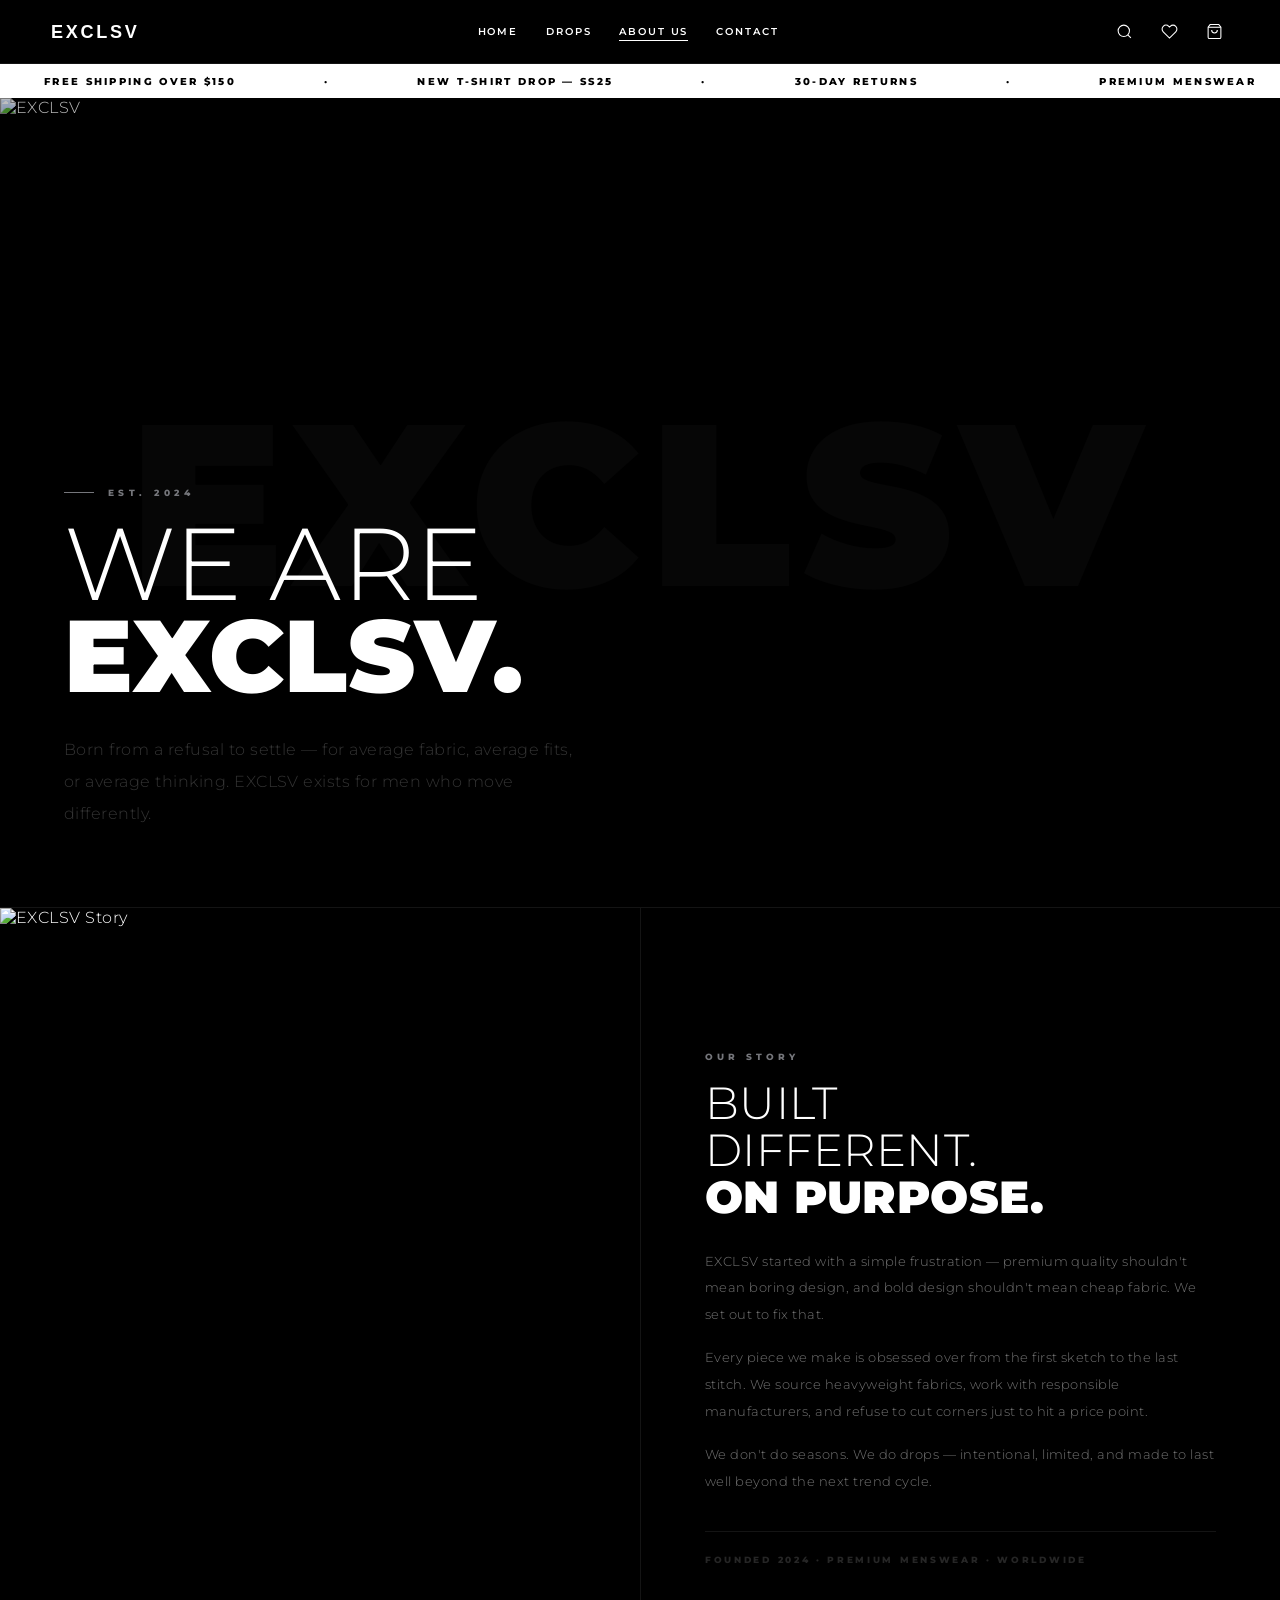
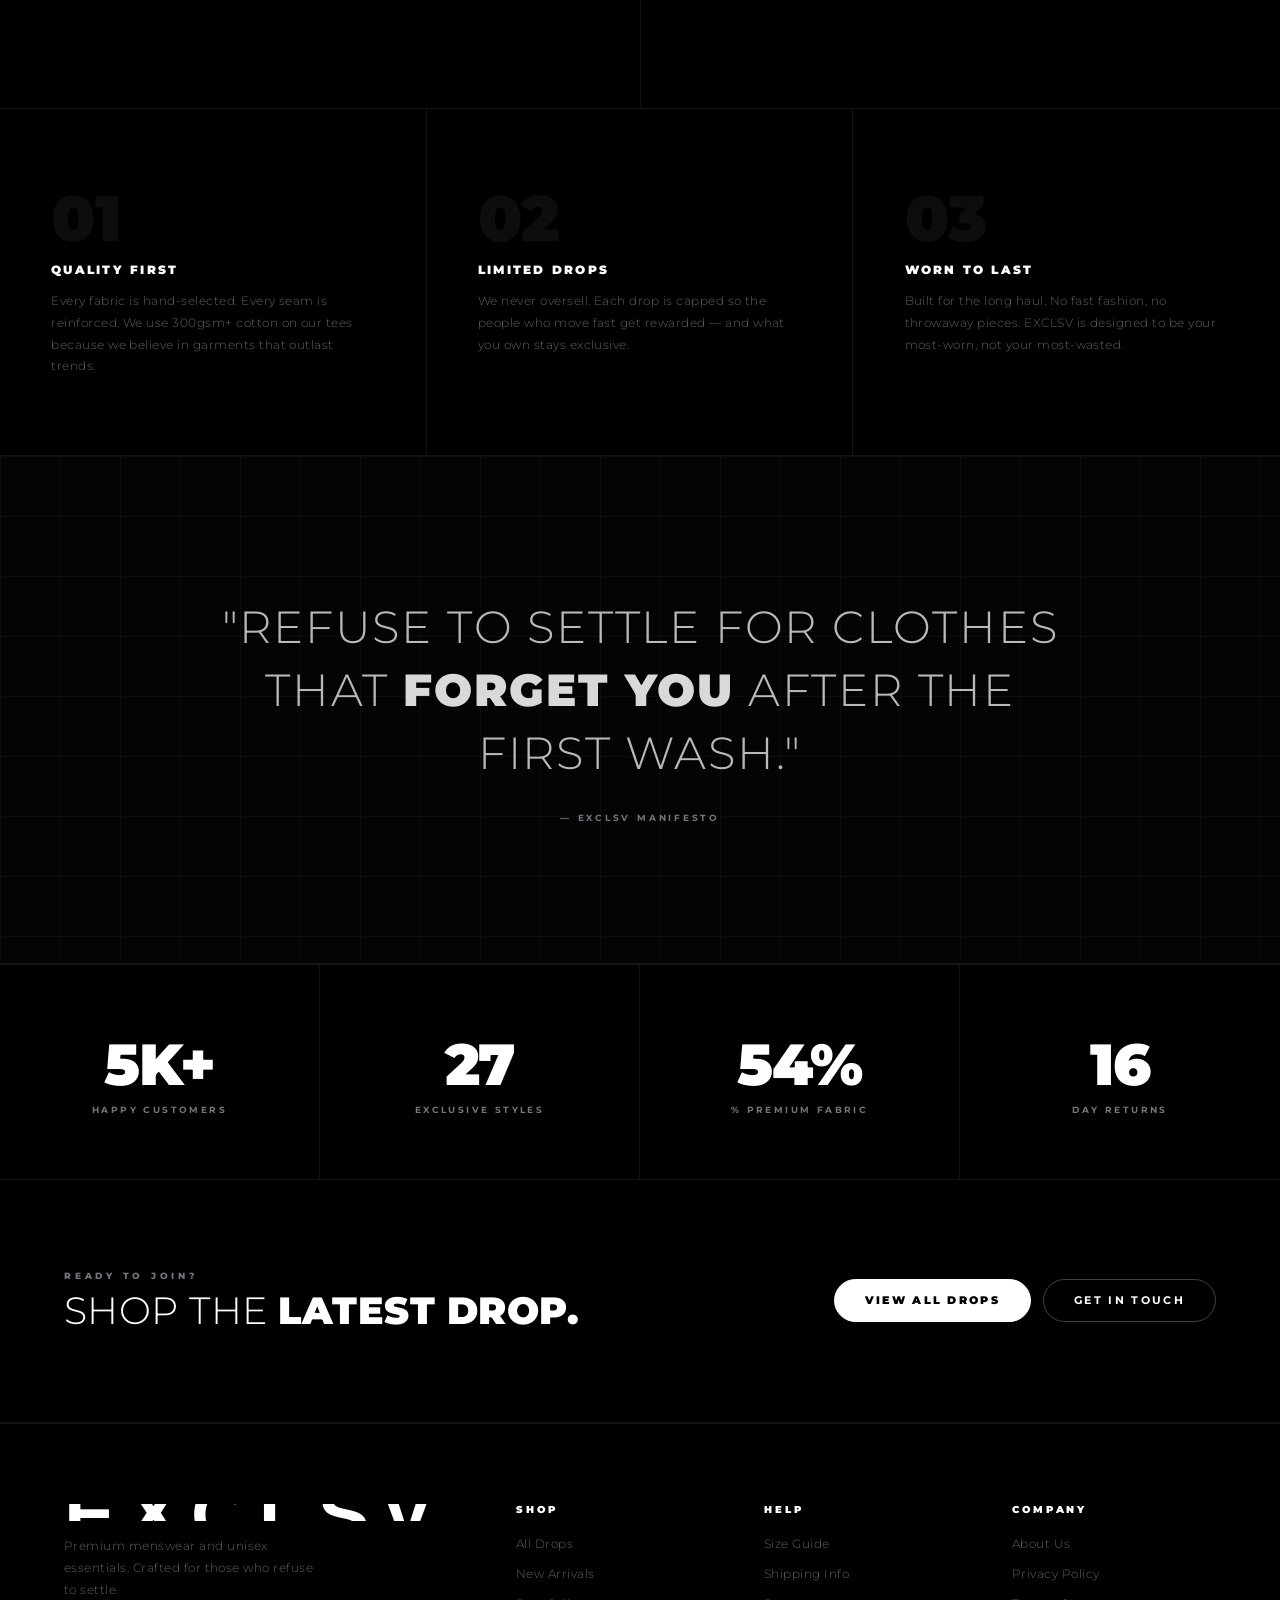
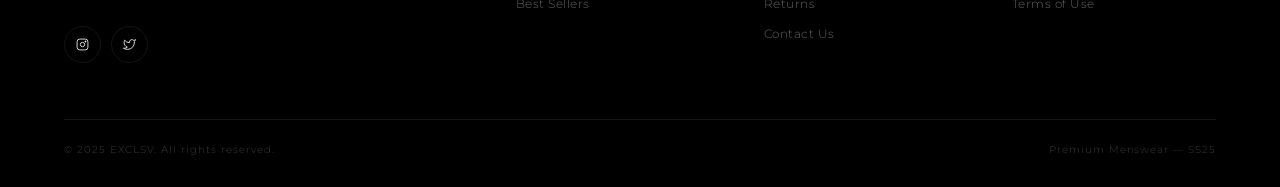
==== commit e5aa8fcc: "Add new pages, images, and update existing pages - Added privacy.html, returns.html, shipping.html, " ====
--- a/about.html
+++ b/about.html
@@ -7,31 +7,59 @@
 <link rel="stylesheet" href="css/main.css"/>
 <style>
 /* ══════════════════════════════════
-   ABOUT PAGE
+   ABOUT PAGE — Enhanced + Animated
 ══════════════════════════════════ */
+
+/* ── Keyframes ── */
+@keyframes abLineGrow  { from{width:0}to{width:30px} }
+@keyframes abEyebrow   { from{opacity:0;letter-spacing:.9em}to{opacity:1;letter-spacing:.5em} }
+@keyframes abWord      { from{opacity:0;transform:translateY(50px)}to{opacity:1;transform:translateY(0)} }
+@keyframes abSub       { from{opacity:0;transform:translateX(-20px)}to{opacity:.45;transform:translateX(0)} }
+@keyframes abImgReveal { from{transform:scale(1.12)}to{transform:scale(1)} }
+@keyframes abOverlayOut{ from{opacity:1}to{opacity:0} }
+@keyframes wmarkDrift  { 0%,100%{letter-spacing:.04em;opacity:.025}50%{letter-spacing:.08em;opacity:.018} }
+@keyframes pillarLine  { from{width:0}to{width:100%} }
+@keyframes quoteReveal { from{opacity:0;transform:translateY(28px)}to{opacity:.85;transform:translateY(0)} }
+@keyframes attrFade    { from{opacity:0}to{opacity:1} }
+@keyframes floatUp     { from{opacity:0;transform:translateY(20px)}to{opacity:1;transform:translateY(0)} }
+@keyframes imgPan      { from{transform:scale(1.05) translateX(0)}to{transform:scale(1.05) translateX(-3%)} }
 
 /* ── Hero ── */
 .ab-hero {
   position: relative;
-  min-height: 80vh;
+  min-height: 90vh;
   display: flex;
   align-items: flex-end;
   padding: clamp(80px,10vw,130px) clamp(20px,5vw,80px) clamp(50px,6vw,80px);
   overflow: hidden;
   border-bottom: 1px solid var(--border);
 }
+/* Full bleed image background */
 .ab-hero-bg {
   position: absolute;
   inset: 0;
-  background: linear-gradient(135deg, #000 0%, #0d0d0d 60%, #111 100%);
   z-index: 0;
-}
+  overflow: hidden;
+}
+.ab-hero-bg img {
+  width: 100%; height: 100%;
+  object-fit: cover;
+  animation: abImgReveal 1.8s cubic-bezier(.25,.46,.45,.94) both;
+}
+.ab-hero-bg::after {
+  content: '';
+  position: absolute;
+  inset: 0;
+  background: linear-gradient(to top, rgba(0,0,0,.92) 0%, rgba(0,0,0,.5) 50%, rgba(0,0,0,.25) 100%);
+  animation: abOverlayOut 0s; /* static */
+}
+
 .ab-watermark {
   position: absolute;
   top: 50%;
   left: 50%;
-  transform: translate(-50%, -50%);
-  font-size: clamp(5rem, 18vw, 18rem);
+  transform: translate(-50%,-50%);
+  font-size: clamp(5rem,18vw,18rem);
   font-weight: 900;
   letter-spacing: .04em;
   text-transform: uppercase;
@@ -40,6 +68,7 @@
   white-space: nowrap;
   user-select: none;
   z-index: 1;
+  animation: wmarkDrift 8s ease-in-out infinite;
 }
 .ab-hero-content {
   position: relative;
@@ -56,6 +85,7 @@
   display: flex;
   align-items: center;
   gap: 14px;
+  animation: abEyebrow .9s cubic-bezier(.25,.46,.45,.94) .3s both;
 }
 .ab-eyebrow::before {
   content: '';
@@ -64,6 +94,7 @@
   background: var(--gray);
   display: inline-block;
   flex-shrink: 0;
+  animation: abLineGrow .7s ease .2s both;
 }
 .ab-hero-title {
   font-size: clamp(3.5rem, 8vw, 8rem);
@@ -72,12 +103,20 @@
   line-height: .9;
   margin-bottom: 32px;
 }
+.ab-hero-title .abw {
+  display: inline-block;
+  animation: abWord .9s cubic-bezier(.25,.46,.45,.94) both;
+}
+.ab-hero-title .abw:nth-child(1){ animation-delay:.4s }
+.ab-hero-title .abw:nth-child(2){ animation-delay:.55s }
+.ab-hero-title .abw:nth-child(3){ animation-delay:.7s }
 .ab-hero-title strong { font-weight: 900; }
 .ab-hero-sub {
   font-size: clamp(.85rem, 1.5vw, 1rem);
   line-height: 2;
   color: rgba(255,255,255,.45);
   max-width: 520px;
+  animation: abSub 1s ease .85s both;
 }
 
 /* ── Story Section ── */
@@ -92,12 +131,15 @@
   position: relative;
 }
 .ab-story-img img {
-  width: 100%;
-  height: 100%;
+  width: 100%; height: 100%;
   object-fit: cover;
-  transition: transform 1.2s cubic-bezier(.25,.46,.45,.94);
-}
-.ab-story-img:hover img { transform: scale(1.04); }
+  transition: transform 1.4s cubic-bezier(.25,.46,.45,.94);
+}
+.ab-story-img:hover img { transform: scale(1.05); }
+/* reveal clip animation */
+.ab-story-img.rv img { clip-path: inset(0 100% 0 0); transition: clip-path 1.1s cubic-bezier(.77,0,.18,1), transform 1.4s cubic-bezier(.25,.46,.45,.94); }
+.ab-story-img.vis img { clip-path: inset(0 0% 0 0); }
+
 .ab-story-body {
   padding: clamp(50px,7vw,90px) clamp(30px,5vw,80px);
   display: flex;
@@ -121,11 +163,7 @@
   margin-bottom: 28px;
 }
 .ab-story-title strong { font-weight: 900; }
-.ab-story-text {
-  font-size: .8rem;
-  line-height: 2.1;
-  color: rgba(255,255,255,.45);
-}
+.ab-story-text { font-size: .8rem; line-height: 2.1; color: rgba(255,255,255,.45); }
 .ab-story-text p + p { margin-top: 16px; }
 .ab-story-year {
   margin-top: 36px;
@@ -150,39 +188,55 @@
   position: relative;
   overflow: hidden;
   transition: background var(--trans);
-}
+  cursor: default;
+}
+.ab-pillar::after {
+  content: '';
+  position: absolute;
+  bottom: 0; left: 0;
+  height: 2px;
+  background: var(--white);
+  width: 0;
+  transition: width .55s cubic-bezier(.25,.46,.45,.94);
+}
+.ab-pillar:hover::after { width: 100%; }
 .ab-pillar:last-child { border-right: none; }
-.ab-pillar:hover { background: rgba(255,255,255,.02); }
+.ab-pillar:hover { background: rgba(255,255,255,.025); }
+.ab-pillar:hover .ab-pillar-num { color: rgba(255,255,255,.14); transform: scale(1.06); }
 .ab-pillar-num {
   font-size: 4rem;
   font-weight: 900;
   color: rgba(255,255,255,.05);
   line-height: 1;
   margin-bottom: 12px;
-  font-variant-numeric: tabular-nums;
-}
-.ab-pillar-title {
-  font-size: .78rem;
-  font-weight: 900;
-  letter-spacing: .18em;
-  text-transform: uppercase;
-  margin-bottom: 14px;
-}
-.ab-pillar-text {
-  font-size: .72rem;
-  line-height: 1.9;
-  color: rgba(255,255,255,.38);
-}
+  transition: color .4s, transform .4s;
+}
+.ab-pillar-title { font-size: .78rem; font-weight: 900; letter-spacing: .18em; text-transform: uppercase; margin-bottom: 14px; }
+.ab-pillar-text  { font-size: .72rem; line-height: 1.9; color: rgba(255,255,255,.38); }
 
 /* ── Mission ── */
 .ab-mission {
-  padding: clamp(70px,10vw,120px) clamp(20px,5vw,80px);
+  padding: clamp(80px,11vw,140px) clamp(20px,5vw,80px);
   text-align: center;
   border-bottom: 1px solid var(--border);
   position: relative;
   overflow: hidden;
-}
+  background: #040404;
+}
+/* animated grid background */
+.ab-mission::before {
+  content: '';
+  position: absolute;
+  inset: 0;
+  background-image:
+    linear-gradient(rgba(255,255,255,.03) 1px, transparent 1px),
+    linear-gradient(90deg, rgba(255,255,255,.03) 1px, transparent 1px);
+  background-size: 60px 60px;
+  animation: gridMove 20s linear infinite;
+}
+@keyframes gridMove { from{background-position:0 0}to{background-position:60px 60px} }
 .ab-mission-quote {
+  position: relative;
   font-size: clamp(1.6rem, 3.5vw, 3.2rem);
   font-weight: 300;
   line-height: 1.4;
@@ -191,19 +245,46 @@
   max-width: 860px;
   margin: 0 auto 28px;
   color: rgba(255,255,255,.85);
-}
-.ab-mission-quote em {
-  font-style: normal;
-  font-weight: 900;
-  color: var(--white);
-}
+  animation: quoteReveal 1.2s ease both;
+}
+.ab-mission-quote.rv { animation: none; opacity:0; transform:translateY(28px); transition: opacity 1.2s ease, transform 1.2s ease; }
+.ab-mission-quote.vis { opacity:.85; transform:translateY(0); }
+.ab-mission-quote em { font-style:normal; font-weight:900; color:var(--white); }
 .ab-mission-attr {
+  position: relative;
   font-size: .58rem;
   font-weight: 700;
   letter-spacing: .3em;
   text-transform: uppercase;
   color: var(--gray);
 }
+
+/* ── CTA strip ── */
+.ab-cta {
+  padding: clamp(60px,8vw,90px) clamp(20px,5vw,80px);
+  display: flex;
+  align-items: center;
+  justify-content: space-between;
+  gap: 30px;
+  flex-wrap: wrap;
+  border-bottom: 1px solid var(--border);
+}
+.ab-cta-text .ab-cta-label {
+  font-size: .56rem;
+  font-weight: 800;
+  letter-spacing: .42em;
+  text-transform: uppercase;
+  color: var(--gray);
+  margin-bottom: 10px;
+}
+.ab-cta-text h3 {
+  font-size: clamp(1.5rem,3vw,2.8rem);
+  font-weight: 300;
+  text-transform: uppercase;
+  line-height: 1.05;
+}
+.ab-cta-text h3 strong { font-weight: 900; }
+.ab-cta-btns { display: flex; gap: 12px; flex-wrap: wrap; }
 
 /* ── Responsive ── */
 @media(max-width:900px) {
@@ -213,10 +294,9 @@
   .ab-pillars { grid-template-columns: 1fr; }
   .ab-pillar { border-right: none; border-bottom: 1px solid var(--border); }
   .ab-pillar:last-child { border-bottom: none; }
-}
-@media(max-width:768px) {
-  .ab-hero { min-height: 60vh; }
-}
+  .ab-cta { flex-direction: column; align-items: flex-start; }
+}
+@media(max-width:768px){ .ab-hero { min-height: 70vh; } }
 </style>
 </head>
 <body>
@@ -318,7 +398,7 @@
 
 <!-- ═══ HEADER ═══ -->
 <header id="hdr">
-  <a href="index.html" class="nav-logo">EXCLSV</a>
+  <a href="index.html" class="nav-logo"><img src="img/logo.svg" alt="EXCLSV" style="height:19px;display:block"/></a>
   <ul class="nav-ul">
     <li><a href="index.html">Home</a></li>
     <li><a href="shop.html">Drops</a></li>
@@ -348,18 +428,18 @@
 
 <!-- ═══ HERO ═══ -->
 <section class="ab-hero">
-  <div class="ab-hero-bg"></div>
+  <div class="ab-hero-bg"><img src="https://images.unsplash.com/photo-1490114538077-0a7f8cb49891?w=1600&q=85" alt="EXCLSV"/></div>
   <div class="ab-watermark">EXCLSV</div>
   <div class="ab-hero-content">
     <div class="ab-eyebrow">Est. 2024</div>
-    <h1 class="ab-hero-title">We Are<br><strong>EXCLSV.</strong></h1>
+    <h1 class="ab-hero-title"><span class="abw">We Are</span><br><span class="abw"><strong>EXCLSV.</strong></span></h1>
     <p class="ab-hero-sub">Born from a refusal to settle — for average fabric, average fits, or average thinking. EXCLSV exists for men who move differently.</p>
   </div>
 </section>
 
 <!-- ═══ STORY ═══ -->
 <section class="ab-story">
-  <div class="ab-story-img">
+  <div class="ab-story-img rv">
     <img src="https://images.unsplash.com/photo-1490114538077-0a7f8cb49891?w=800&q=80" alt="EXCLSV Story"/>
   </div>
   <div class="ab-story-body rv">
@@ -395,7 +475,7 @@
 
 <!-- ═══ MISSION QUOTE ═══ -->
 <section class="ab-mission rv">
-  <p class="ab-mission-quote">"Refuse to settle for clothes that <em>forget you</em> after the first wash."</p>
+  <p class="ab-mission-quote rv">"Refuse to settle for clothes that <em>forget you</em> after the first wash."</p>
   <p class="ab-mission-attr">— EXCLSV Manifesto</p>
 </section>
 
@@ -408,22 +488,23 @@
 </div>
 
 <!-- ═══ CTA ═══ -->
-<div class="nl"><div class="rv">
-  <p class="sec-eye">Ready to Join?</p>
-  <h2 class="sec-title">Shop the Latest Drop</h2>
-  <p class="nl-sub">See everything we make — no filler, no fluff. Just the collection.</p>
-  <div style="display:flex;justify-content:center;gap:14px;margin-top:30px;flex-wrap:wrap">
-    <a href="shop.html" class="btn-p" style="background:var(--black);color:var(--white);border-color:var(--black)">View All Drops</a>
-    <a href="contact.html" class="btn-o" style="border-color:rgba(0,0,0,.25);color:var(--black)">Get In Touch</a>
-  </div>
-</div></div>
+<div class="ab-cta rv">
+  <div class="ab-cta-text">
+    <div class="ab-cta-label">Ready to Join?</div>
+    <h3>Shop the <strong>Latest Drop.</strong></h3>
+  </div>
+  <div class="ab-cta-btns">
+    <a href="shop.html" class="btn-p">View All Drops</a>
+    <a href="contact.html" class="btn-o">Get In Touch</a>
+  </div>
+</div>
 
 </main>
 
 <footer>
   <div class="ft-grid">
     <div>
-      <div class="ft-brand">EXCLSV</div>
+      <div class="ft-brand"><img src="img/logo.svg" alt="EXCLSV" style="height:17px;display:block;margin-bottom:4px"/></div>
       <p class="ft-desc">Premium menswear and unisex essentials. Crafted for those who refuse to settle.</p>
       <div class="ft-socials">
         <a href="#" class="soc"><svg width="13" height="13" viewBox="0 0 24 24" fill="none" stroke="currentColor" stroke-width="1.5"><rect x="2" y="2" width="20" height="20" rx="5"/><circle cx="12" cy="12" r="4"/><circle cx="17.5" cy="6.5" r="1" fill="currentColor"/></svg></a>
@@ -431,8 +512,8 @@
       </div>
     </div>
     <div><p class="ft-ct">Shop</p><ul class="ft-ul"><li><a href="shop.html">All Drops</a></li><li><a href="shop.html">New Arrivals</a></li><li><a href="shop.html">Best Sellers</a></li></ul></div>
-    <div><p class="ft-ct">Help</p><ul class="ft-ul"><li><a href="#">Size Guide</a></li><li><a href="#">Shipping Info</a></li><li><a href="#">Returns</a></li><li><a href="contact.html">Contact Us</a></li></ul></div>
-    <div><p class="ft-ct">Company</p><ul class="ft-ul"><li><a href="about.html">About Us</a></li><li><a href="#">Privacy Policy</a></li><li><a href="#">Terms of Use</a></li></ul></div>
+    <div><p class="ft-ct">Help</p><ul class="ft-ul"><li><a href="sizeguide.html">Size Guide</a></li><li><a href="shipping.html">Shipping Info</a></li><li><a href="returns.html">Returns</a></li><li><a href="contact.html">Contact Us</a></li></ul></div>
+    <div><p class="ft-ct">Company</p><ul class="ft-ul"><li><a href="about.html">About Us</a></li><li><a href="privacy.html">Privacy Policy</a></li><li><a href="terms.html">Terms of Use</a></li></ul></div>
   </div>
   <div class="ft-btm"><span>© 2025 EXCLSV. All rights reserved.</span><span>Premium Menswear — SS25</span></div>
 </footer>
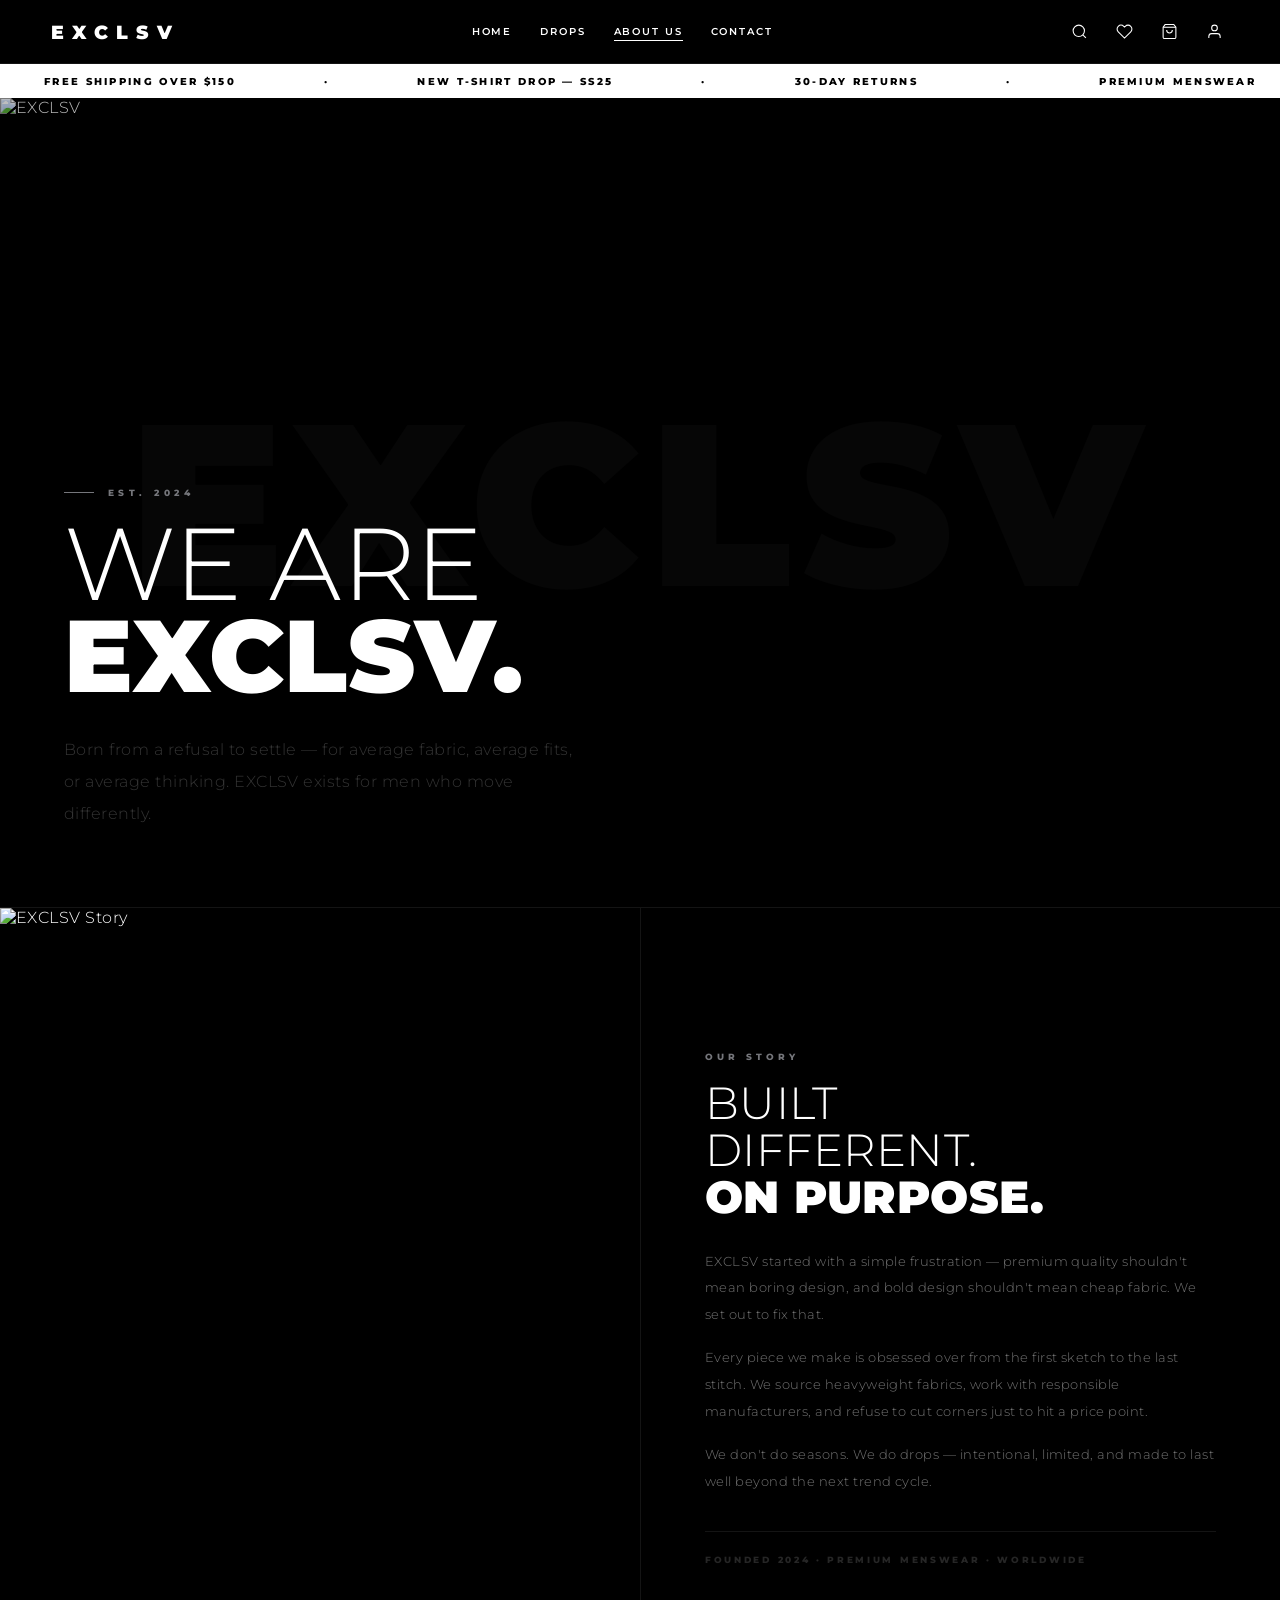
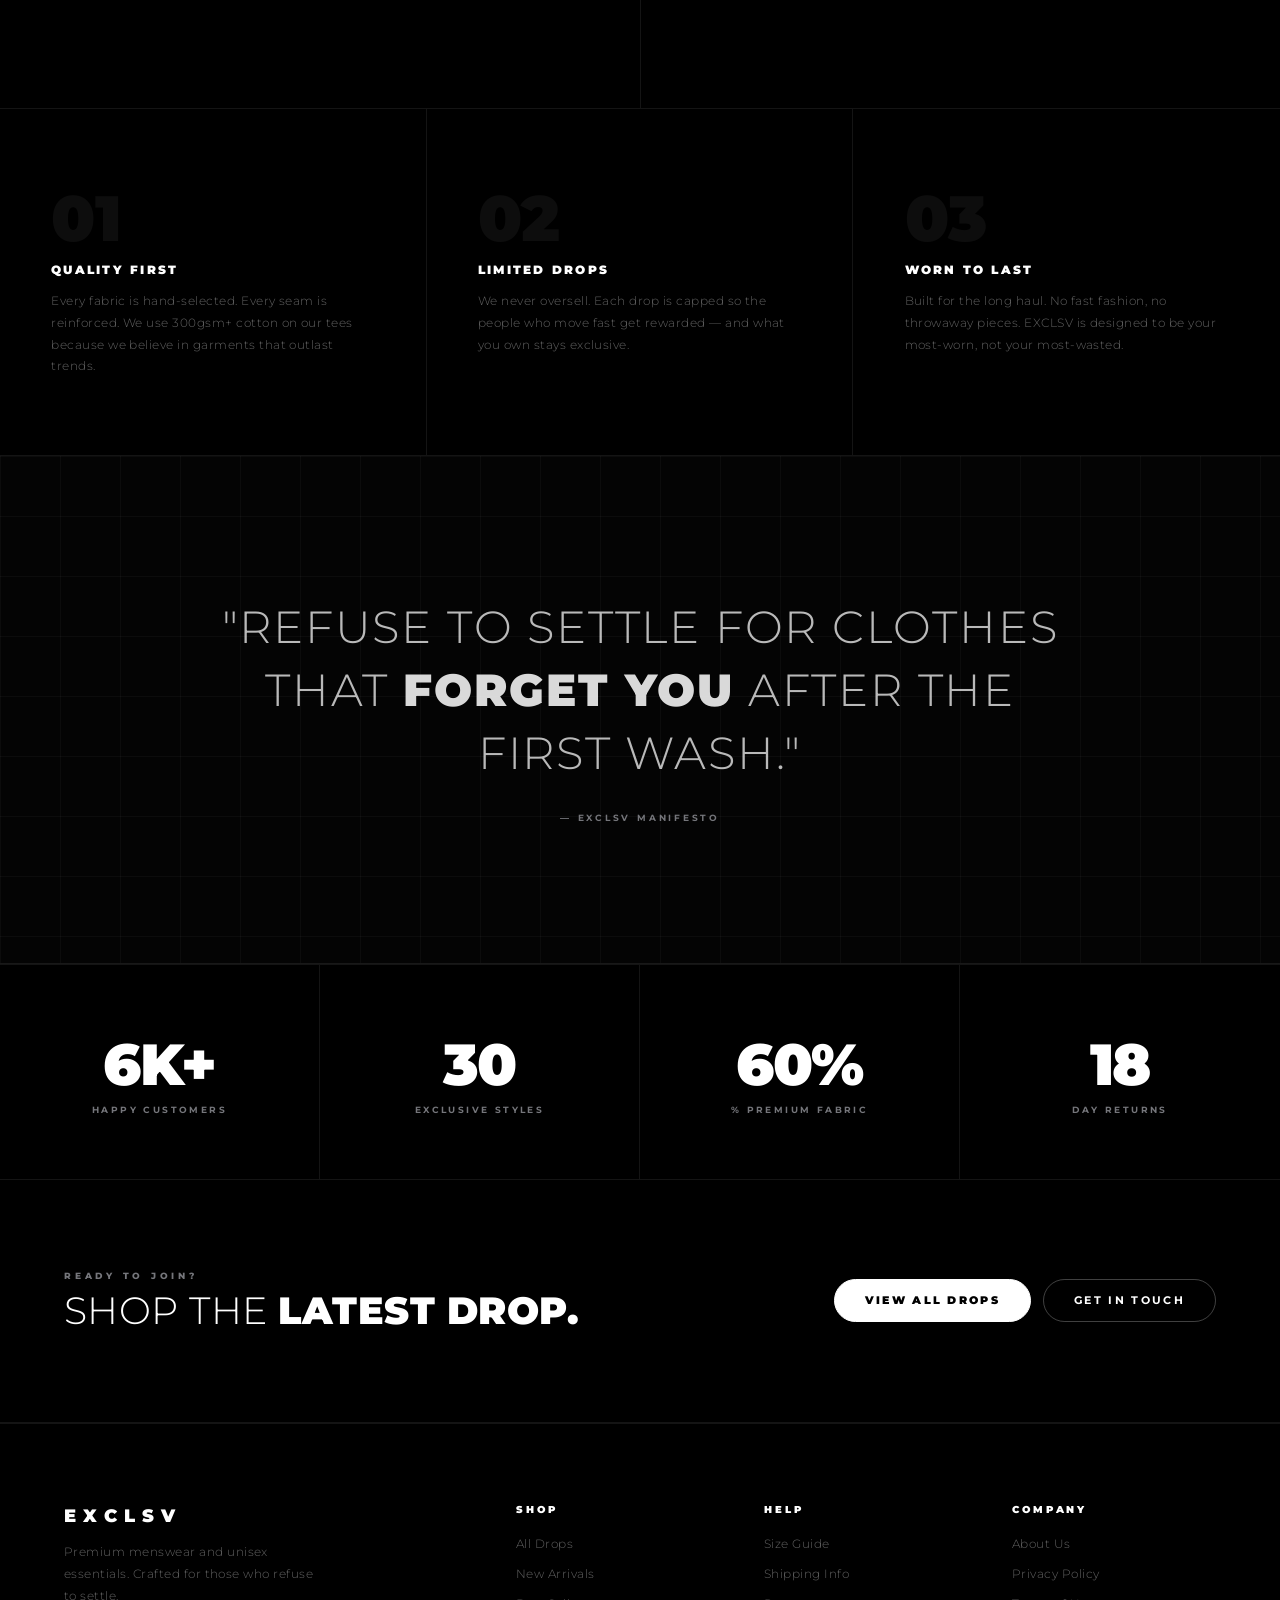
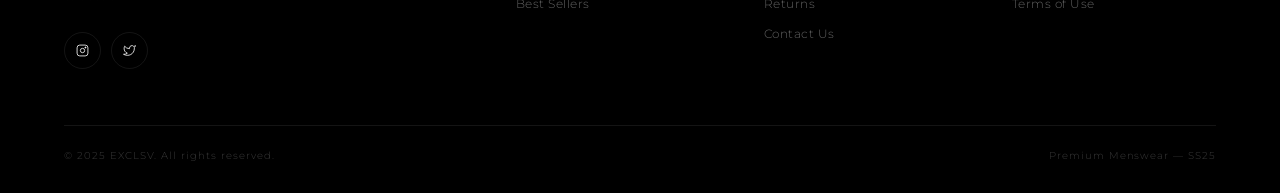
==== commit 953f18cd: "Add profile page and update all existing pages - Added profile.html - Updated about.html, contact.ht" ====
--- a/about.html
+++ b/about.html
@@ -398,7 +398,7 @@
 
 <!-- ═══ HEADER ═══ -->
 <header id="hdr">
-  <a href="index.html" class="nav-logo"><img src="img/logo.svg" alt="EXCLSV" style="height:19px;display:block"/></a>
+  <a href="index.html" class="nav-logo">EXCLSV</a>
   <ul class="nav-ul">
     <li><a href="index.html">Home</a></li>
     <li><a href="shop.html">Drops</a></li>
@@ -504,7 +504,7 @@
 <footer>
   <div class="ft-grid">
     <div>
-      <div class="ft-brand"><img src="img/logo.svg" alt="EXCLSV" style="height:17px;display:block;margin-bottom:4px"/></div>
+      <div class="ft-brand">EXCLSV</div>
       <p class="ft-desc">Premium menswear and unisex essentials. Crafted for those who refuse to settle.</p>
       <div class="ft-socials">
         <a href="#" class="soc"><svg width="13" height="13" viewBox="0 0 24 24" fill="none" stroke="currentColor" stroke-width="1.5"><rect x="2" y="2" width="20" height="20" rx="5"/><circle cx="12" cy="12" r="4"/><circle cx="17.5" cy="6.5" r="1" fill="currentColor"/></svg></a>
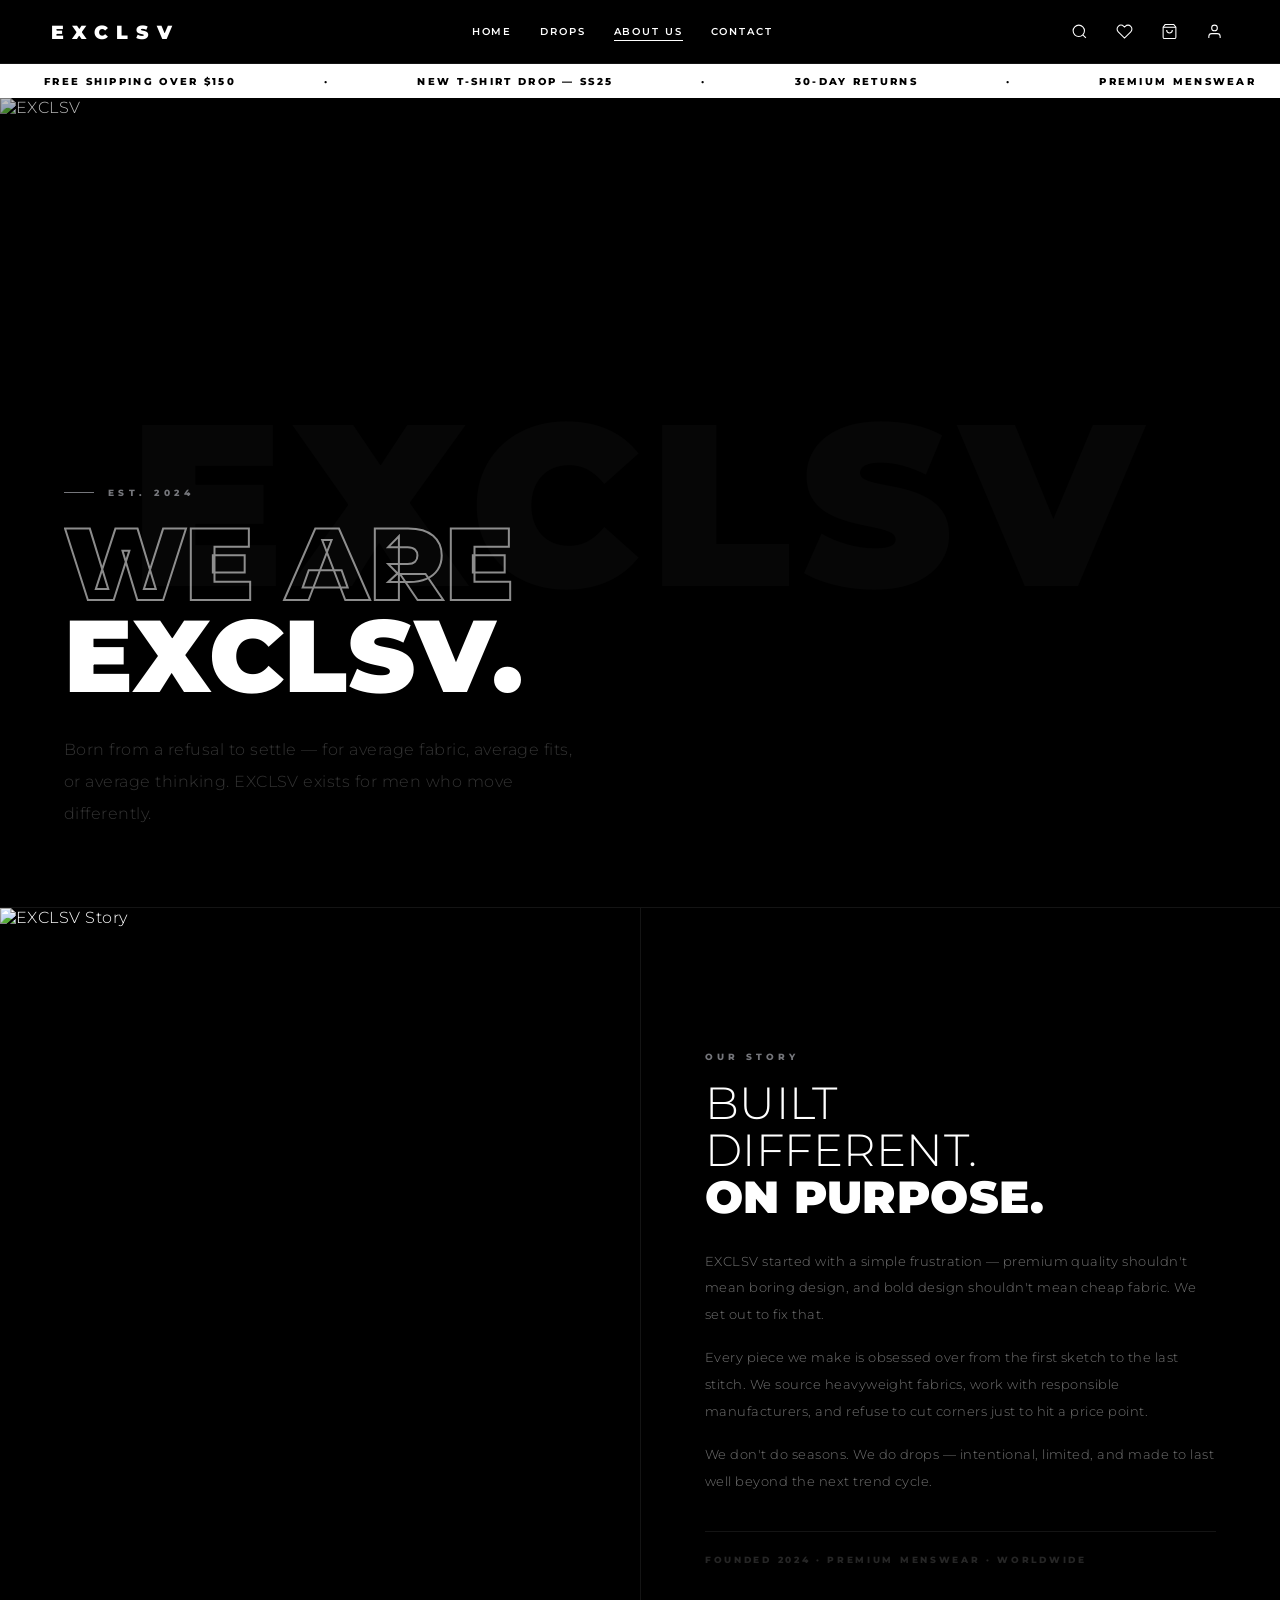
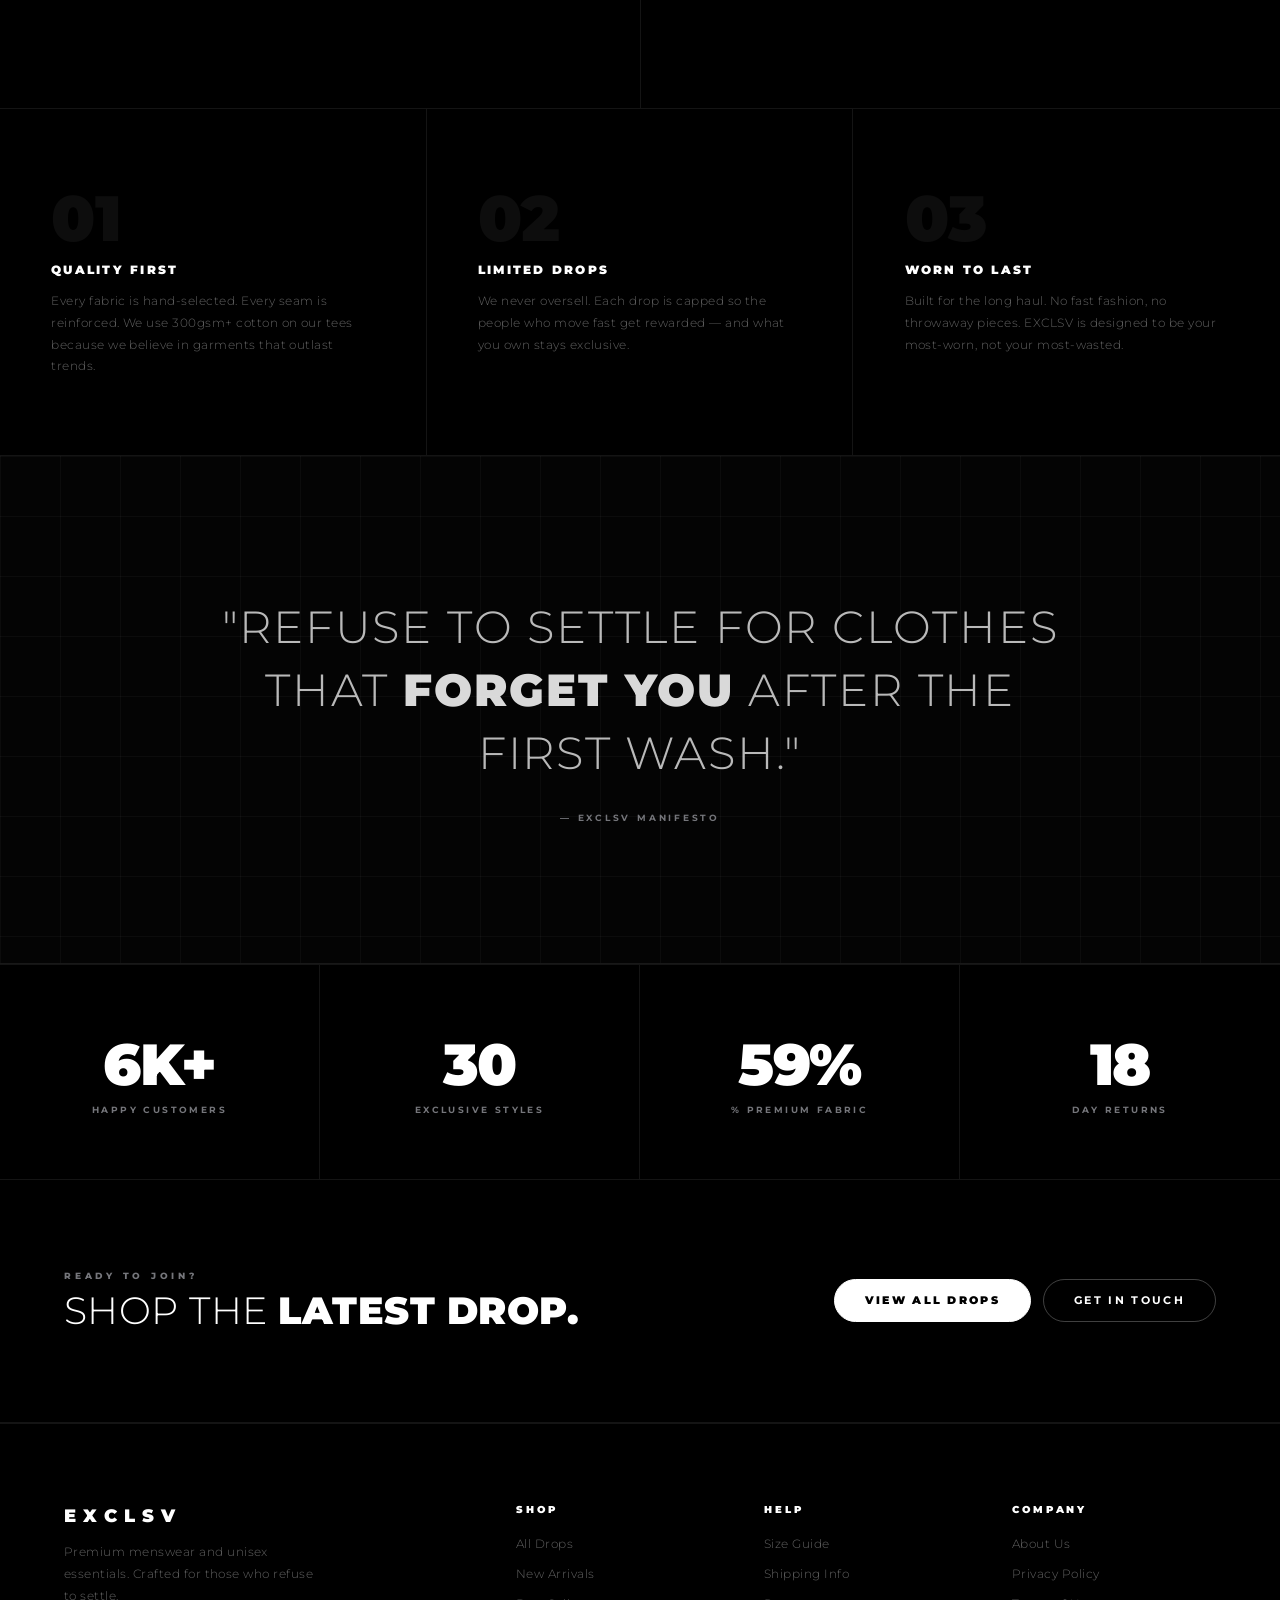
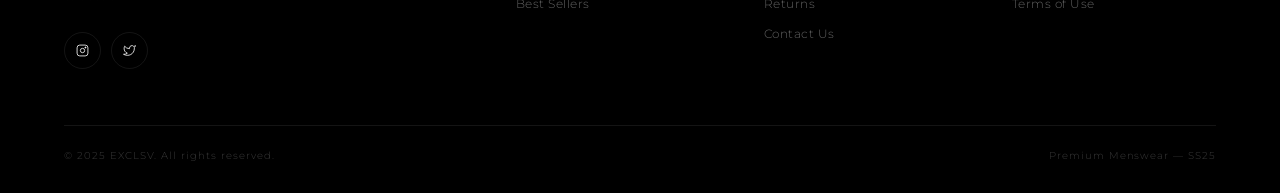
==== commit 76171d71: "Update styles and content across all pages - Updated css/main.css - Updated index.html, product.html" ====
--- a/about.html
+++ b/about.html
@@ -111,6 +111,12 @@
 .ab-hero-title .abw:nth-child(2){ animation-delay:.55s }
 .ab-hero-title .abw:nth-child(3){ animation-delay:.7s }
 .ab-hero-title strong { font-weight: 900; }
+/* Outline word (same style as contact "TALK") */
+.ab-hero-title .abw-out {
+  -webkit-text-stroke: 2px rgba(255,255,255,.55);
+  color: transparent;
+  font-weight: 900;
+}
 .ab-hero-sub {
   font-size: clamp(.85rem, 1.5vw, 1rem);
   line-height: 2;
@@ -432,7 +438,7 @@
   <div class="ab-watermark">EXCLSV</div>
   <div class="ab-hero-content">
     <div class="ab-eyebrow">Est. 2024</div>
-    <h1 class="ab-hero-title"><span class="abw">We Are</span><br><span class="abw"><strong>EXCLSV.</strong></span></h1>
+    <h1 class="ab-hero-title"><span class="abw abw-out">We Are</span><br><span class="abw"><strong>EXCLSV.</strong></span></h1>
     <p class="ab-hero-sub">Born from a refusal to settle — for average fabric, average fits, or average thinking. EXCLSV exists for men who move differently.</p>
   </div>
 </section>
@@ -523,7 +529,7 @@
 <script>
 document.addEventListener('DOMContentLoaded', () => {
   initShared();
-  setTimeout(() => document.getElementById('loader').classList.add('out'), 1400);
+  setTimeout(()=>document.getElementById('loader').classList.add('out'), 800);
 });
 </script>
 </body>
--- a/css/main.css
+++ b/css/main.css
@@ -19,11 +19,11 @@
 ::-webkit-scrollbar-thumb{background:var(--gray);border-radius:2px}
 
 /* ── Loader ── */
-#loader{position:fixed;inset:0;background:var(--black);display:flex;flex-direction:column;align-items:center;justify-content:center;z-index:9999;transition:opacity .9s ease,visibility .9s ease}
+#loader{position:fixed;inset:0;background:var(--black);display:flex;flex-direction:column;align-items:center;justify-content:center;z-index:9999;transition:opacity .4s ease,visibility .4s ease}
 #loader.out{opacity:0;visibility:hidden;pointer-events:none}
-.ld-logo{font-size:clamp(2.5rem,7vw,5rem);font-weight:800;letter-spacing:.55em;animation:ldPulse 1.5s ease-in-out infinite}
+.ld-logo{font-size:clamp(2.5rem,7vw,5rem);font-weight:800;letter-spacing:.55em;animation:ldPulse .8s ease-in-out infinite}
 .ld-bar{width:100px;height:1px;background:rgba(255,255,255,.1);margin-top:40px;overflow:hidden;position:relative}
-.ld-bar::after{content:'';position:absolute;inset:0;background:var(--white);animation:ldFill 1.8s ease forwards}
+.ld-bar::after{content:'';position:absolute;inset:0;background:var(--white);animation:ldFill .75s ease forwards}
 @keyframes ldPulse{0%,100%{opacity:1}50%{opacity:.15}}
 @keyframes ldFill{from{transform:translateX(-100%)}to{transform:translateX(0)}}
 
@@ -256,14 +256,16 @@
 .slbl{font-size:.58rem;font-weight:700;letter-spacing:.26em;text-transform:uppercase;color:var(--gray)}
 
 /* ── Newsletter ── */
-.nl{background:var(--white);color:var(--black);padding:clamp(60px,8vw,100px) clamp(20px,5vw,80px);text-align:center}
-.nl .sec-eye{color:var(--gray)}.nl .sec-title{color:var(--black)}
-.nl-sub{font-size:.76rem;color:var(--gray);margin-top:10px;line-height:1.8}
+.nl{background:#020202;color:var(--white);padding:clamp(70px,10vw,110px) clamp(20px,5vw,80px);text-align:center;position:relative;overflow:hidden;border-top:1px solid var(--border);border-bottom:1px solid var(--border)}
+.nl::after{content:'';position:absolute;inset:0;background-image:linear-gradient(rgba(255,255,255,.016) 1px,transparent 1px),linear-gradient(90deg,rgba(255,255,255,.016) 1px,transparent 1px);background-size:72px 72px;pointer-events:none;z-index:0}
+.nl .sec-eye{color:rgba(255,255,255,.35)}.nl .sec-title{color:var(--white)}
+.nl-sub{font-size:.76rem;color:rgba(255,255,255,.38);margin-top:10px;line-height:1.8}
 .nl-form{display:flex;max-width:480px;margin:30px auto 0}
-.nl-in{flex:1;padding:14px 20px;border:1px solid rgba(0,0,0,.15);border-right:none;border-radius:40px 0 0 40px;background:transparent;outline:none;font-size:.73rem;letter-spacing:.04em;transition:border-color var(--trans)}
-.nl-in:focus{border-color:var(--black)}
-.nl-btn{padding:14px 24px;background:var(--black);color:var(--white);font-size:.62rem;font-weight:900;letter-spacing:.22em;text-transform:uppercase;border-radius:0 40px 40px 0;transition:background var(--trans)}
-.nl-btn:hover{background:var(--gray)}
+.nl-in{flex:1;padding:14px 20px;border:1px solid rgba(255,255,255,.12);border-right:none;border-radius:2px 0 0 2px;background:rgba(255,255,255,.05);outline:none;font-size:.73rem;letter-spacing:.04em;color:var(--white);transition:border-color var(--trans)}
+.nl-in::placeholder{color:rgba(255,255,255,.25)}
+.nl-in:focus{border-color:rgba(255,255,255,.35)}
+.nl-btn{padding:14px 26px;background:var(--white);color:var(--black);font-size:.62rem;font-weight:900;letter-spacing:.22em;text-transform:uppercase;border-radius:0 2px 2px 0;transition:background var(--trans)}
+.nl-btn:hover{background:#ddd}
 
 /* ── Footer ── */
 footer{border-top:1px solid var(--border);padding:clamp(60px,7vw,80px) clamp(20px,5vw,80px) 32px}
@@ -302,8 +304,8 @@
   .pgrid{grid-template-columns:repeat(2,1fr)}
   .sec-hd{flex-direction:column;align-items:flex-start;gap:10px}
   .nl-form{flex-direction:column}
-  .nl-in{border-right:1px solid rgba(0,0,0,.15);border-bottom:none;border-radius:40px 40px 0 0}
-  .nl-btn{border-radius:0 0 40px 40px}
+  .nl-in{border-right:1px solid rgba(255,255,255,.12);border-bottom:none;border-radius:2px 2px 0 0}
+  .nl-btn{border-radius:0 0 2px 2px}
   .ft-grid{grid-template-columns:1fr;gap:32px}
   .ft-btm{flex-direction:column;gap:10px;text-align:center}
   .frow{grid-template-columns:1fr}
